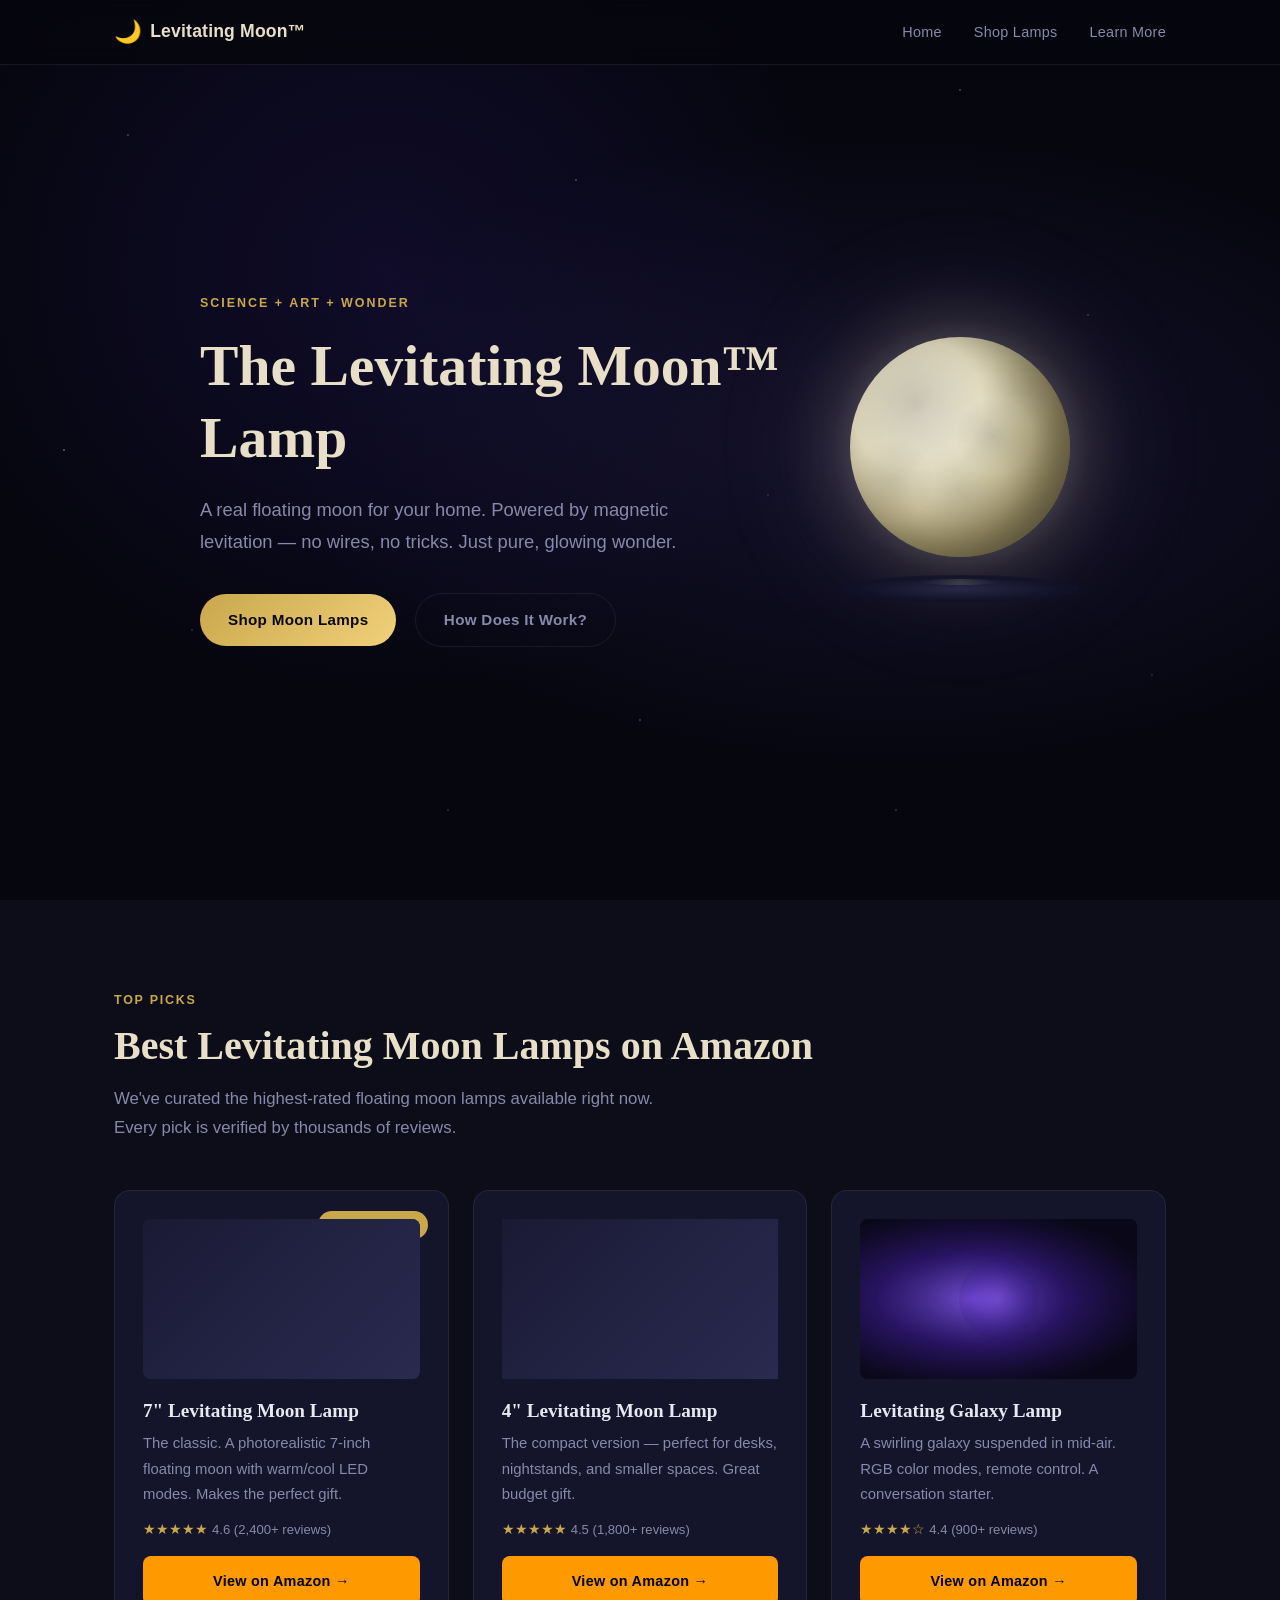
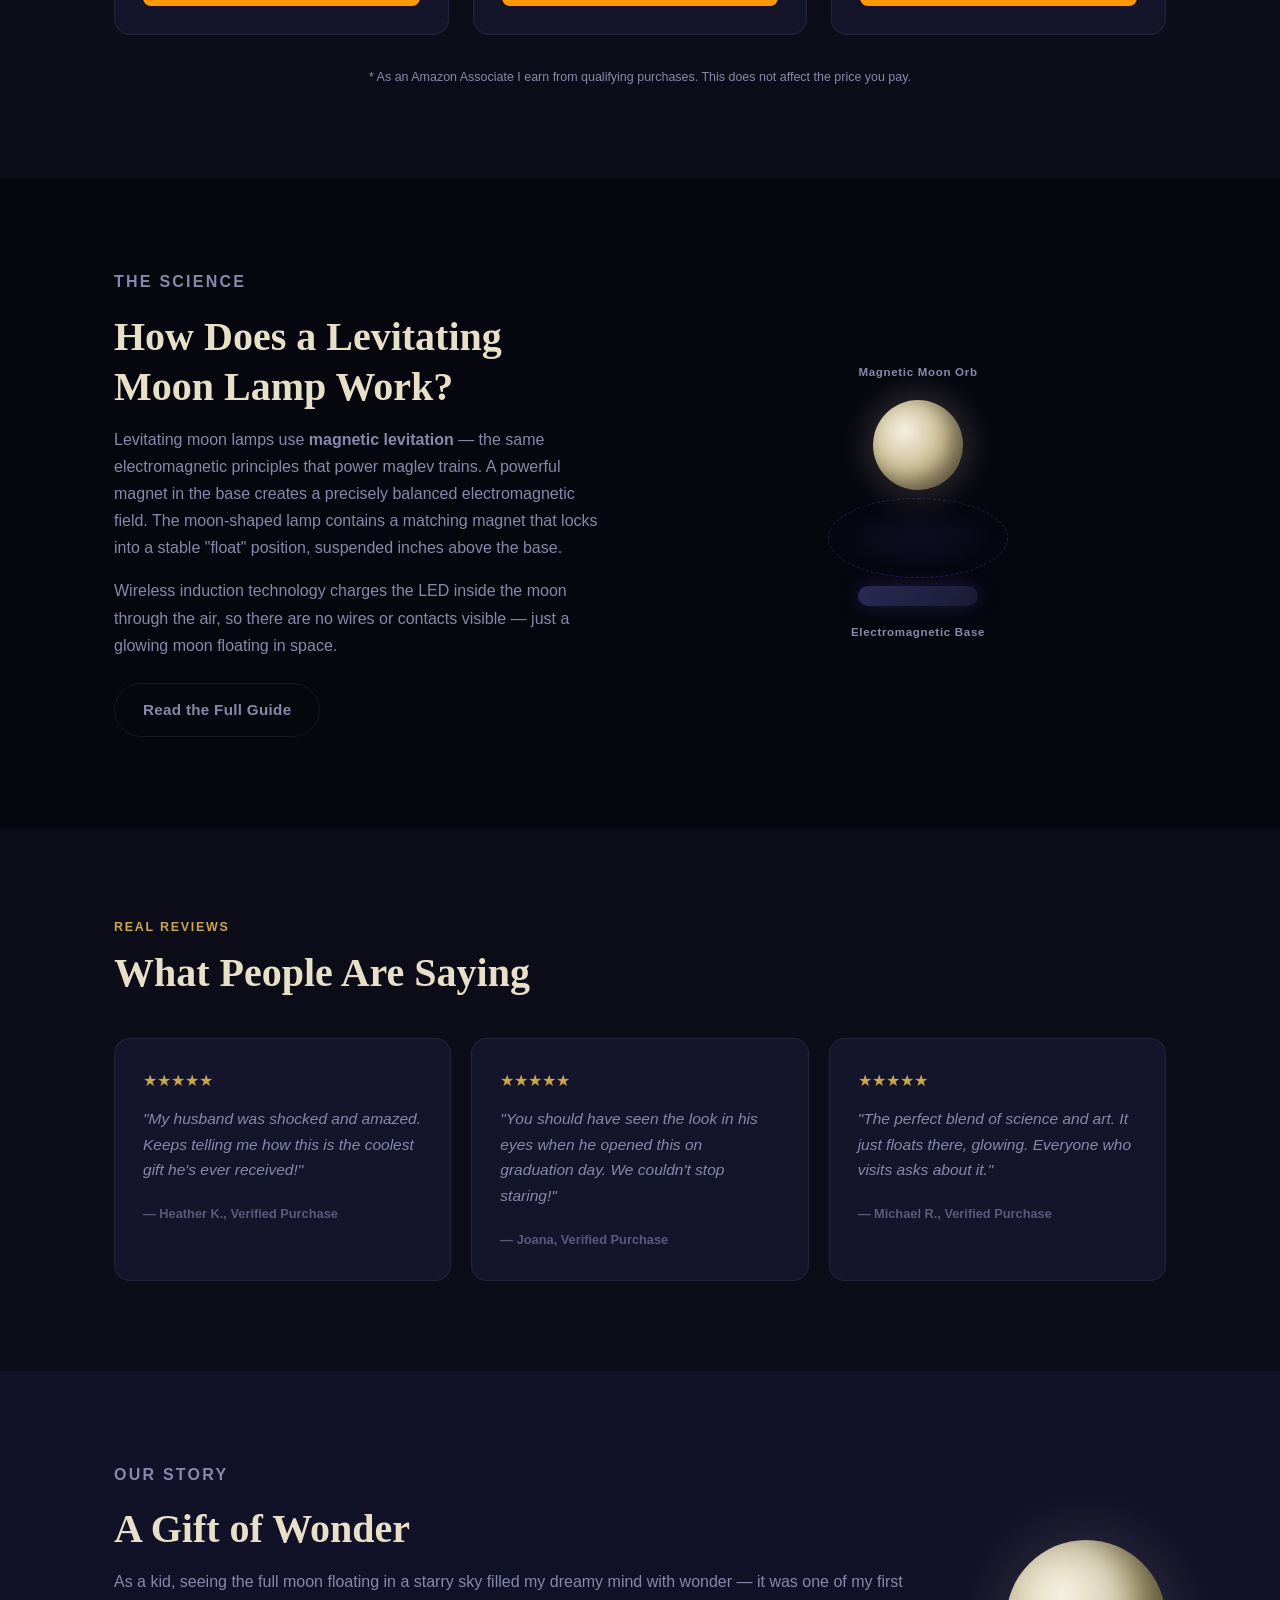
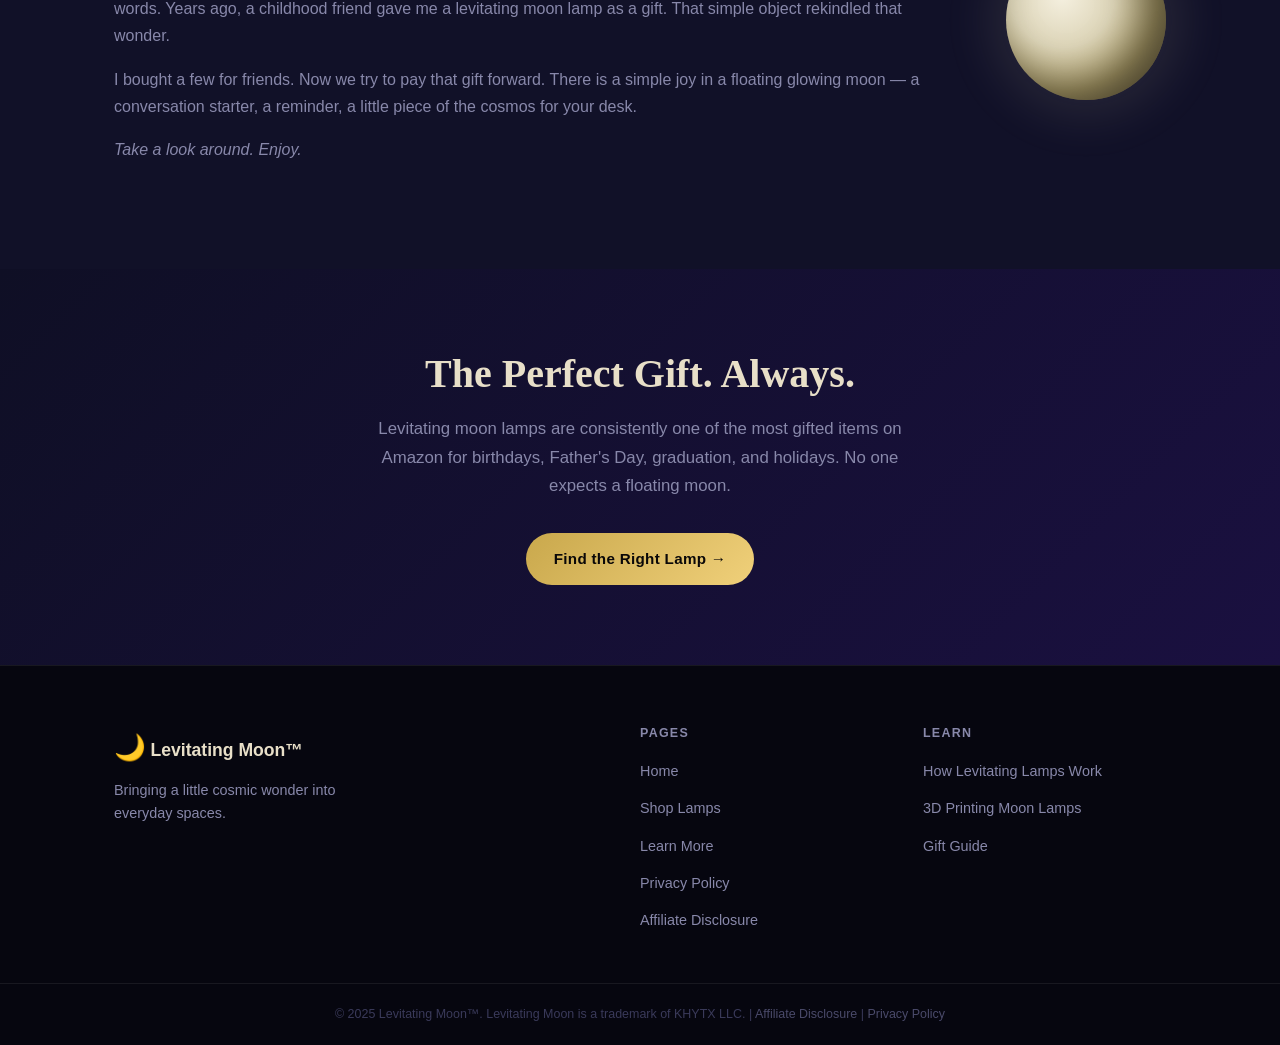
==== index.html @ 69dfb187 "Initial commit - levitatingmoon.com affiliate site" ====
<!DOCTYPE html>
<html lang="en">
<head>
  <meta charset="UTF-8" />
  <meta name="viewport" content="width=device-width, initial-scale=1.0" />
  <title>Levitating Moon™ Lamp – Floating Moon Lamps & Gifts</title>
  <meta name="description" content="Discover the magic of levitating moon lamps. Floating moon lamps that make the perfect gift – shop top-rated options on Amazon." />
  <meta name="keywords" content="levitating moon lamp, floating moon lamp, moon lamp, hover moon lamp, levitating lamp, magnetic moon lamp, moon light lamp, levitation lamp" />
  <meta property="og:title" content="Levitating Moon™ Lamp – Floating Moon Lamps & Gifts" />
  <meta property="og:description" content="Discover the magic of levitating moon lamps. The perfect gift that inspires wonder." />
  <meta property="og:image" content="https://levitatingmoon.com/og-image.jpg" />
  <meta property="og:url" content="https://levitatingmoon.com/" />
  <meta name="twitter:card" content="summary_large_image" />
  <link rel="canonical" href="https://levitatingmoon.com/" />
  <link rel="stylesheet" href="style.css" />
  <!-- Google AdSense -->
  <!-- Replace ca-pub-XXXXXXXXXXXXXXXX with your AdSense publisher ID -->
  <!-- <script async src="https://pagead2.googlesyndication.com/pagead/js/adsbygoogle.js?client=ca-pub-XXXXXXXXXXXXXXXX" crossorigin="anonymous"></script> -->
</head>
<body>

  <!-- NAV -->
  <header class="site-header">
    <nav class="nav-inner">
      <a href="/" class="logo">
        <span class="logo-icon">🌙</span>
        <span class="logo-text">Levitating Moon™</span>
      </a>
      <ul class="nav-links">
        <li><a href="/">Home</a></li>
        <li><a href="shop.html">Shop Lamps</a></li>
        <li><a href="blog.html">Learn More</a></li>
      </ul>
    </nav>
  </header>

  <!-- HERO -->
  <section class="hero">
    <div class="hero-bg"></div>
    <div class="hero-content">
      <p class="hero-tag">Science + Art + Wonder</p>
      <h1>The Levitating Moon™ Lamp</h1>
      <p class="hero-sub">A real floating moon for your home. Powered by magnetic levitation — no wires, no tricks. Just pure, glowing wonder.</p>
      <a href="shop.html" class="btn btn-primary">Shop Moon Lamps</a>
      <a href="blog.html" class="btn btn-ghost">How Does It Work?</a>
    </div>
    <div class="hero-moon">
      <div class="moon-orb">
        <div class="moon-surface"></div>
        <div class="moon-glow"></div>
      </div>
      <div class="moon-base"></div>
    </div>
  </section>

  <!-- AD SLOT 1 (top of content) -->
  <!-- <ins class="adsbygoogle" style="display:block" data-ad-client="ca-pub-XXXXXXXXXXXXXXXX" data-ad-slot="XXXXXXXXXX" data-ad-format="auto" data-full-width-responsive="true"></ins> -->

  <!-- FEATURED PRODUCTS -->
  <section class="section products-section">
    <div class="container">
      <p class="section-tag">Top Picks</p>
      <h2>Best Levitating Moon Lamps on Amazon</h2>
      <p class="section-sub">We've curated the highest-rated floating moon lamps available right now. Every pick is verified by thousands of reviews.</p>

      <div class="products-grid">

        <div class="product-card">
          <div class="product-badge">Best Seller</div>
          <div class="product-img moon-img-lg"></div>
          <div class="product-info">
            <h3>7" Levitating Moon Lamp</h3>
            <p>The classic. A photorealistic 7-inch floating moon with warm/cool LED modes. Makes the perfect gift.</p>
            <div class="product-stars">★★★★★ <span>4.6 (2,400+ reviews)</span></div>
            <!-- Replace YOUR_AMAZON_TAG with your Associates tracking ID e.g. levitatingmoon-20 -->
            <a href="https://www.amazon.com/s?k=7+inch+levitating+moon+lamp&tag=YOUR_AMAZON_TAG" target="_blank" rel="noopener sponsored" class="btn btn-amazon">View on Amazon →</a>
          </div>
        </div>

        <div class="product-card">
          <div class="product-img moon-img-sm"></div>
          <div class="product-info">
            <h3>4" Levitating Moon Lamp</h3>
            <p>The compact version — perfect for desks, nightstands, and smaller spaces. Great budget gift.</p>
            <div class="product-stars">★★★★★ <span>4.5 (1,800+ reviews)</span></div>
            <a href="https://www.amazon.com/s?k=4+inch+levitating+moon+lamp&tag=YOUR_AMAZON_TAG" target="_blank" rel="noopener sponsored" class="btn btn-amazon">View on Amazon →</a>
          </div>
        </div>

        <div class="product-card">
          <div class="product-img galaxy-img"></div>
          <div class="product-info">
            <h3>Levitating Galaxy Lamp</h3>
            <p>A swirling galaxy suspended in mid-air. RGB color modes, remote control. A conversation starter.</p>
            <div class="product-stars">★★★★☆ <span>4.4 (900+ reviews)</span></div>
            <a href="https://www.amazon.com/s?k=levitating+galaxy+lamp&tag=YOUR_AMAZON_TAG" target="_blank" rel="noopener sponsored" class="btn btn-amazon">View on Amazon →</a>
          </div>
        </div>

      </div>

      <p class="affiliate-notice">* As an Amazon Associate I earn from qualifying purchases. This does not affect the price you pay.</p>
    </div>
  </section>

  <!-- AD SLOT 2 (mid content) -->
  <!-- <ins class="adsbygoogle" style="display:block" data-ad-client="ca-pub-XXXXXXXXXXXXXXXX" data-ad-slot="XXXXXXXXXX" data-ad-format="auto" data-full-width-responsive="true"></ins> -->

  <!-- HOW IT WORKS -->
  <section class="section how-section">
    <div class="container how-grid">
      <div class="how-text">
        <p class="section-tag">The Science</p>
        <h2>How Does a Levitating Moon Lamp Work?</h2>
        <p>Levitating moon lamps use <strong>magnetic levitation</strong> — the same electromagnetic principles that power maglev trains. A powerful magnet in the base creates a precisely balanced electromagnetic field. The moon-shaped lamp contains a matching magnet that locks into a stable "float" position, suspended inches above the base.</p>
        <p>Wireless induction technology charges the LED inside the moon through the air, so there are no wires or contacts visible — just a glowing moon floating in space.</p>
        <a href="blog.html" class="btn btn-ghost">Read the Full Guide</a>
      </div>
      <div class="how-visual">
        <div class="how-diagram">
          <div class="diagram-moon"></div>
          <div class="diagram-field"></div>
          <div class="diagram-base"></div>
          <div class="diagram-label top">Magnetic Moon Orb</div>
          <div class="diagram-label bottom">Electromagnetic Base</div>
        </div>
      </div>
    </div>
  </section>

  <!-- TESTIMONIALS -->
  <section class="section testimonials-section">
    <div class="container">
      <p class="section-tag">Real Reviews</p>
      <h2>What People Are Saying</h2>
      <div class="testimonials-grid">
        <div class="testimonial-card">
          <div class="stars">★★★★★</div>
          <p>"My husband was shocked and amazed. Keeps telling me how this is the coolest gift he's ever received!"</p>
          <span class="reviewer">— Heather K., Verified Purchase</span>
        </div>
        <div class="testimonial-card">
          <div class="stars">★★★★★</div>
          <p>"You should have seen the look in his eyes when he opened this on graduation day. We couldn't stop staring!"</p>
          <span class="reviewer">— Joana, Verified Purchase</span>
        </div>
        <div class="testimonial-card">
          <div class="stars">★★★★★</div>
          <p>"The perfect blend of science and art. It just floats there, glowing. Everyone who visits asks about it."</p>
          <span class="reviewer">— Michael R., Verified Purchase</span>
        </div>
      </div>
    </div>
  </section>

  <!-- ABOUT SECTION -->
  <section class="section about-section">
    <div class="container about-inner">
      <div class="about-text">
        <p class="section-tag">Our Story</p>
        <h2>A Gift of Wonder</h2>
        <p>As a kid, seeing the full moon floating in a starry sky filled my dreamy mind with wonder — it was one of my first words. Years ago, a childhood friend gave me a levitating moon lamp as a gift. That simple object rekindled that wonder.</p>
        <p>I bought a few for friends. Now we try to pay that gift forward. There is a simple joy in a floating glowing moon — a conversation starter, a reminder, a little piece of the cosmos for your desk.</p>
        <p><em>Take a look around. Enjoy.</em></p>
      </div>
      <div class="about-moon-wrap">
        <div class="about-moon"></div>
      </div>
    </div>
  </section>

  <!-- GIFT GUIDE CTA -->
  <section class="section gift-section">
    <div class="container gift-inner">
      <h2>The Perfect Gift. Always.</h2>
      <p>Levitating moon lamps are consistently one of the most gifted items on Amazon for birthdays, Father's Day, graduation, and holidays. No one expects a floating moon.</p>
      <a href="shop.html" class="btn btn-primary">Find the Right Lamp →</a>
    </div>
  </section>

  <!-- FOOTER -->
  <footer class="site-footer">
    <div class="container footer-inner">
      <div class="footer-brand">
        <span class="logo-icon">🌙</span>
        <span class="logo-text">Levitating Moon™</span>
        <p>Bringing a little cosmic wonder into everyday spaces.</p>
      </div>
      <div class="footer-links">
        <h4>Pages</h4>
        <ul>
          <li><a href="/">Home</a></li>
          <li><a href="shop.html">Shop Lamps</a></li>
          <li><a href="blog.html">Learn More</a></li>
          <li><a href="privacy.html">Privacy Policy</a></li>
          <li><a href="affiliate-disclosure.html">Affiliate Disclosure</a></li>
        </ul>
      </div>
      <div class="footer-links">
        <h4>Learn</h4>
        <ul>
          <li><a href="blog.html">How Levitating Lamps Work</a></li>
          <li><a href="blog.html#3d-printing">3D Printing Moon Lamps</a></li>
          <li><a href="blog.html#gift-guide">Gift Guide</a></li>
        </ul>
      </div>
    </div>
    <div class="footer-bottom">
      <p>© 2025 Levitating Moon™. Levitating Moon is a trademark of KHYTX LLC. | <a href="affiliate-disclosure.html">Affiliate Disclosure</a> | <a href="privacy.html">Privacy Policy</a></p>
    </div>
  </footer>

</body>
</html>
---- style.css ----
/* ===== RESET & BASE ===== */
*, *::before, *::after { box-sizing: border-box; margin: 0; padding: 0; }

:root {
  --bg: #06060f;
  --bg2: #0d0d1a;
  --bg3: #111128;
  --surface: #14142b;
  --surface2: #1a1a35;
  --border: rgba(255,255,255,0.07);
  --moon: #e8dfc8;
  --moon-glow: #fffbe0;
  --gold: #c9a84c;
  --gold-light: #f0d07a;
  --text: #e8e8f0;
  --text-muted: #8888aa;
  --amazon: #ff9900;
  --amazon-hover: #e68a00;
  --accent: #7b6fff;
  --radius: 16px;
  --radius-sm: 8px;
  --shadow: 0 8px 40px rgba(0,0,0,0.6);
  --font: 'Georgia', 'Times New Roman', serif;
  --font-sans: -apple-system, BlinkMacSystemFont, 'Segoe UI', sans-serif;
}

html { scroll-behavior: smooth; }

body {
  background: var(--bg);
  color: var(--text);
  font-family: var(--font-sans);
  line-height: 1.7;
  overflow-x: hidden;
}

a { color: inherit; text-decoration: none; }

img { max-width: 100%; }

/* ===== CONTAINER ===== */
.container {
  max-width: 1100px;
  margin: 0 auto;
  padding: 0 24px;
}

/* ===== SECTION ===== */
.section {
  padding: 90px 0;
}

/* ===== HEADER / NAV ===== */
.site-header {
  position: fixed;
  top: 0; left: 0; right: 0;
  z-index: 100;
  background: rgba(6,6,15,0.85);
  backdrop-filter: blur(12px);
  border-bottom: 1px solid var(--border);
}

.nav-inner {
  max-width: 1100px;
  margin: 0 auto;
  padding: 0 24px;
  height: 64px;
  display: flex;
  align-items: center;
  justify-content: space-between;
}

.logo {
  display: flex;
  align-items: center;
  gap: 8px;
  font-size: 1.1rem;
  font-weight: 700;
  color: var(--moon);
  letter-spacing: 0.01em;
}

.logo-icon { font-size: 1.4rem; }

.nav-links {
  list-style: none;
  display: flex;
  gap: 32px;
}

.nav-links a {
  font-size: 0.9rem;
  color: var(--text-muted);
  transition: color 0.2s;
  letter-spacing: 0.02em;
}

.nav-links a:hover { color: var(--text); }

/* ===== BUTTONS ===== */
.btn {
  display: inline-block;
  padding: 13px 28px;
  border-radius: 50px;
  font-size: 0.95rem;
  font-weight: 600;
  cursor: pointer;
  transition: all 0.2s ease;
  letter-spacing: 0.02em;
}

.btn-primary {
  background: linear-gradient(135deg, var(--gold), var(--gold-light));
  color: #0a0808;
}

.btn-primary:hover {
  transform: translateY(-2px);
  box-shadow: 0 8px 24px rgba(201,168,76,0.35);
}

.btn-ghost {
  background: transparent;
  color: var(--text-muted);
  border: 1px solid var(--border);
}

.btn-ghost:hover {
  color: var(--text);
  border-color: rgba(255,255,255,0.25);
  background: rgba(255,255,255,0.04);
}

.btn-amazon {
  background: var(--amazon);
  color: #000;
  display: block;
  text-align: center;
  border-radius: var(--radius-sm);
  font-weight: 700;
  font-size: 0.9rem;
  margin-top: 14px;
}

.btn-amazon:hover {
  background: var(--amazon-hover);
  transform: translateY(-1px);
}

/* ===== SECTION LABELS ===== */
.section-tag {
  font-size: 0.78rem;
  font-weight: 700;
  letter-spacing: 0.14em;
  text-transform: uppercase;
  color: var(--gold);
  margin-bottom: 10px;
}

.section-sub {
  color: var(--text-muted);
  max-width: 560px;
  margin: 12px 0 40px;
  font-size: 1.05rem;
}

h1, h2, h3, h4 { font-family: var(--font); line-height: 1.25; }

h1 { font-size: clamp(2.2rem, 5vw, 3.6rem); color: var(--moon); }
h2 { font-size: clamp(1.7rem, 3.5vw, 2.5rem); color: var(--moon); margin-bottom: 14px; }
h3 { font-size: 1.2rem; color: var(--text); margin-bottom: 8px; }

/* ===== HERO ===== */
.hero {
  min-height: 100vh;
  display: flex;
  align-items: center;
  justify-content: center;
  position: relative;
  overflow: hidden;
  padding: 120px 24px 80px;
}

.hero-bg {
  position: absolute;
  inset: 0;
  background:
    radial-gradient(ellipse 80% 60% at 70% 50%, rgba(100,80,200,0.15) 0%, transparent 60%),
    radial-gradient(ellipse 60% 80% at 30% 30%, rgba(30,20,80,0.4) 0%, transparent 60%),
    var(--bg);
}

/* Stars */
.hero-bg::before {
  content: '';
  position: absolute;
  inset: 0;
  background-image:
    radial-gradient(1px 1px at 10% 15%, rgba(255,255,255,0.6) 0%, transparent 100%),
    radial-gradient(1px 1px at 25% 40%, rgba(255,255,255,0.4) 0%, transparent 100%),
    radial-gradient(1px 1px at 45% 20%, rgba(255,255,255,0.7) 0%, transparent 100%),
    radial-gradient(1px 1px at 60% 55%, rgba(255,255,255,0.3) 0%, transparent 100%),
    radial-gradient(1px 1px at 75% 10%, rgba(255,255,255,0.6) 0%, transparent 100%),
    radial-gradient(1px 1px at 85% 35%, rgba(255,255,255,0.5) 0%, transparent 100%),
    radial-gradient(1px 1px at 15% 70%, rgba(255,255,255,0.4) 0%, transparent 100%),
    radial-gradient(1px 1px at 90% 75%, rgba(255,255,255,0.3) 0%, transparent 100%),
    radial-gradient(1px 1px at 50% 80%, rgba(255,255,255,0.6) 0%, transparent 100%),
    radial-gradient(1px 1px at 35% 90%, rgba(255,255,255,0.4) 0%, transparent 100%),
    radial-gradient(1.5px 1.5px at 5% 50%, rgba(255,255,255,0.5) 0%, transparent 100%),
    radial-gradient(1px 1px at 70% 90%, rgba(255,255,255,0.5) 0%, transparent 100%);
}

.hero-content {
  position: relative;
  z-index: 2;
  max-width: 580px;
  flex: 1;
}

.hero-tag {
  font-size: 0.78rem;
  font-weight: 700;
  letter-spacing: 0.16em;
  text-transform: uppercase;
  color: var(--gold);
  margin-bottom: 16px;
}

.hero-sub {
  color: var(--text-muted);
  font-size: 1.15rem;
  margin: 20px 0 36px;
  line-height: 1.7;
  max-width: 480px;
}

.hero-content .btn + .btn { margin-left: 14px; }

.hero-moon {
  position: relative;
  z-index: 2;
  display: flex;
  flex-direction: column;
  align-items: center;
  gap: 0;
  flex-shrink: 0;
  margin-left: 60px;
}

/* CSS Moon Orb */
.moon-orb {
  width: 220px;
  height: 220px;
  border-radius: 50%;
  background: radial-gradient(circle at 35% 35%, #f5f0e0 0%, #ddd5b8 35%, #b8a870 65%, #8a7a50 100%);
  box-shadow:
    0 0 60px 20px rgba(232,223,200,0.15),
    0 0 120px 40px rgba(232,223,200,0.08),
    inset -30px -20px 50px rgba(0,0,0,0.5),
    inset 10px 10px 30px rgba(255,255,240,0.15);
  position: relative;
  animation: float 4s ease-in-out infinite;
}

.moon-surface {
  position: absolute;
  inset: 0;
  border-radius: 50%;
  background:
    radial-gradient(circle at 30% 30%, rgba(0,0,0,0.2) 0%, transparent 30%),
    radial-gradient(circle at 65% 45%, rgba(0,0,0,0.15) 0%, transparent 20%),
    radial-gradient(circle at 50% 70%, rgba(0,0,0,0.1) 0%, transparent 25%),
    radial-gradient(circle at 20% 65%, rgba(0,0,0,0.12) 0%, transparent 18%),
    radial-gradient(circle at 75% 25%, rgba(0,0,0,0.08) 0%, transparent 15%);
}

.moon-glow {
  position: absolute;
  inset: -20px;
  border-radius: 50%;
  background: radial-gradient(circle, rgba(255,251,224,0.12) 40%, transparent 70%);
  pointer-events: none;
}

.moon-base {
  width: 240px;
  height: 28px;
  background: radial-gradient(ellipse at center, #2a2a4a 0%, #111128 60%, transparent 90%);
  border-radius: 50%;
  margin-top: 18px;
  opacity: 0.9;
  position: relative;
}

.moon-base::before {
  content: '';
  position: absolute;
  top: 4px; left: 50%; transform: translateX(-50%);
  width: 80px; height: 6px;
  background: linear-gradient(90deg, transparent, rgba(255,255,200,0.15), transparent);
  border-radius: 50%;
}

@keyframes float {
  0%, 100% { transform: translateY(0px); }
  50% { transform: translateY(-18px); }
}

/* ===== PRODUCTS ===== */
.products-section {
  background: var(--bg2);
}

.products-section .section-sub { margin-bottom: 48px; }

.products-grid {
  display: grid;
  grid-template-columns: repeat(auto-fit, minmax(300px, 1fr));
  gap: 24px;
}

.product-card {
  background: var(--surface);
  border: 1px solid var(--border);
  border-radius: var(--radius);
  padding: 28px;
  position: relative;
  transition: transform 0.2s, box-shadow 0.2s;
}

.product-card:hover {
  transform: translateY(-4px);
  box-shadow: var(--shadow);
}

.product-badge {
  position: absolute;
  top: 20px; right: 20px;
  background: var(--gold);
  color: #0a0808;
  font-size: 0.72rem;
  font-weight: 800;
  letter-spacing: 0.08em;
  text-transform: uppercase;
  padding: 4px 10px;
  border-radius: 50px;
}

.product-img {
  width: 100%;
  height: 160px;
  border-radius: var(--radius-sm);
  margin-bottom: 20px;
}

.moon-img-lg {
  background:
    radial-gradient(circle at 40% 35%, #f0e8d0 0%, #c8ba90 40%, #8a7a50 80%, #2a2030 100%),
    linear-gradient(135deg, #1a1a35 0%, #2a2a50 100%);
  position: relative;
  display: flex;
  align-items: center;
  justify-content: center;
  overflow: hidden;
}

.moon-img-lg::after,
.moon-img-sm::after,
.galaxy-img::after {
  content: '';
  position: absolute;
  inset: 0;
  background: inherit;
}

.moon-img-lg {
  background: linear-gradient(135deg, #1a1a35, #2a2a50);
  position: relative;
}

.moon-img-lg::before {
  content: '';
  position: absolute;
  width: 90px; height: 90px;
  border-radius: 50%;
  background: radial-gradient(circle at 35% 35%, #f5f0e0 0%, #ddd5b8 40%, #a0905a 80%, #6a5a30 100%);
  box-shadow: 0 0 30px 10px rgba(232,223,200,0.2), inset -12px -8px 20px rgba(0,0,0,0.4);
  top: 50%; left: 50%; transform: translate(-50%, -50%);
  animation: float 4s ease-in-out infinite;
}

.moon-img-sm {
  background: linear-gradient(135deg, #1a1a35, #2a2a50);
  position: relative;
}

.moon-img-sm::before {
  content: '';
  position: absolute;
  width: 60px; height: 60px;
  border-radius: 50%;
  background: radial-gradient(circle at 35% 35%, #f5f0e0 0%, #ddd5b8 40%, #a0905a 80%, #6a5a30 100%);
  box-shadow: 0 0 20px 8px rgba(232,223,200,0.18), inset -8px -6px 15px rgba(0,0,0,0.4);
  top: 50%; left: 50%; transform: translate(-50%, -60%);
  animation: float 3.5s ease-in-out infinite;
}

.galaxy-img {
  background: radial-gradient(ellipse at 40% 50%, rgba(120,80,220,0.6) 0%, rgba(40,20,100,0.8) 40%, #0a0818 80%);
  position: relative;
  overflow: hidden;
}

.galaxy-img::before {
  content: '';
  position: absolute;
  width: 80px; height: 80px;
  border-radius: 50%;
  background: radial-gradient(ellipse at center, rgba(150,100,255,0.9) 0%, rgba(80,40,180,0.7) 50%, rgba(20,10,60,0.5) 100%);
  box-shadow: 0 0 30px 15px rgba(120,80,220,0.3);
  top: 50%; left: 50%; transform: translate(-50%, -50%);
  animation: float 4.5s ease-in-out infinite;
}

.product-info p {
  color: var(--text-muted);
  font-size: 0.93rem;
  margin-bottom: 10px;
}

.product-stars {
  color: var(--gold);
  font-size: 0.9rem;
  margin-bottom: 4px;
}

.product-stars span {
  color: var(--text-muted);
  font-size: 0.82rem;
}

.affiliate-notice {
  color: var(--text-muted);
  font-size: 0.78rem;
  margin-top: 32px;
  text-align: center;
}

/* ===== HOW IT WORKS ===== */
.how-section { background: var(--bg); }

.how-grid {
  display: grid;
  grid-template-columns: 1fr 1fr;
  gap: 60px;
  align-items: center;
}

.how-text p {
  color: var(--text-muted);
  margin-bottom: 16px;
  font-size: 1rem;
}

.how-text .btn { margin-top: 8px; }

.how-visual {
  display: flex;
  justify-content: center;
}

.how-diagram {
  position: relative;
  width: 220px;
  height: 280px;
  display: flex;
  flex-direction: column;
  align-items: center;
  justify-content: center;
}

.diagram-moon {
  width: 90px; height: 90px;
  border-radius: 50%;
  background: radial-gradient(circle at 35% 35%, #f5f0e0 0%, #c8ba90 50%, #8a7a50 100%);
  box-shadow: 0 0 30px 10px rgba(232,223,200,0.15), inset -10px -8px 20px rgba(0,0,0,0.4);
  animation: float 4s ease-in-out infinite;
  z-index: 2;
}

.diagram-field {
  width: 180px; height: 80px;
  background: radial-gradient(ellipse at center, rgba(123,111,255,0.08) 0%, transparent 70%);
  border: 1px dashed rgba(123,111,255,0.25);
  border-radius: 50%;
  margin: 8px 0;
  z-index: 1;
}

.diagram-base {
  width: 120px; height: 20px;
  background: linear-gradient(135deg, #2a2a55, #1a1a35);
  border-radius: 50px;
  box-shadow: 0 0 20px rgba(123,111,255,0.2);
  z-index: 2;
}

.diagram-label {
  position: absolute;
  font-size: 0.72rem;
  color: var(--text-muted);
  letter-spacing: 0.06em;
  font-weight: 600;
  white-space: nowrap;
  left: 50%; transform: translateX(-50%);
}

.diagram-label.top { top: 0; }
.diagram-label.bottom { bottom: 0; }

/* ===== TESTIMONIALS ===== */
.testimonials-section { background: var(--bg2); }

.testimonials-grid {
  display: grid;
  grid-template-columns: repeat(auto-fit, minmax(280px, 1fr));
  gap: 20px;
  margin-top: 40px;
}

.testimonial-card {
  background: var(--surface);
  border: 1px solid var(--border);
  border-radius: var(--radius);
  padding: 28px;
}

.testimonial-card .stars {
  color: var(--gold);
  font-size: 1rem;
  margin-bottom: 12px;
}

.testimonial-card p {
  color: var(--text-muted);
  font-size: 0.97rem;
  font-style: italic;
  margin-bottom: 16px;
  line-height: 1.65;
}

.reviewer {
  font-size: 0.8rem;
  color: #5a5a7a;
  font-weight: 600;
}

/* ===== ABOUT ===== */
.about-section { background: var(--bg3); }

.about-inner {
  display: grid;
  grid-template-columns: 1fr auto;
  gap: 60px;
  align-items: center;
}

.about-text p {
  color: var(--text-muted);
  margin-bottom: 16px;
  font-size: 1rem;
}

.about-moon-wrap {
  display: flex;
  align-items: center;
  justify-content: center;
}

.about-moon {
  width: 160px; height: 160px;
  border-radius: 50%;
  background: radial-gradient(circle at 35% 35%, #f5f0e0 0%, #ddd5b8 35%, #b8a870 65%, #8a7a50 100%);
  box-shadow:
    0 0 50px 16px rgba(232,223,200,0.1),
    inset -20px -14px 40px rgba(0,0,0,0.5);
  animation: float 5s ease-in-out infinite;
}

/* ===== GIFT SECTION ===== */
.gift-section {
  background: linear-gradient(135deg, #0f0f25, #1a1040);
  text-align: center;
  padding: 80px 24px;
}

.gift-inner {
  max-width: 600px;
  margin: 0 auto;
}

.gift-inner p {
  color: var(--text-muted);
  font-size: 1.05rem;
  margin: 16px 0 32px;
}

/* ===== FOOTER ===== */
.site-footer {
  background: var(--bg);
  border-top: 1px solid var(--border);
  padding-top: 60px;
}

.footer-inner {
  display: grid;
  grid-template-columns: 2fr 1fr 1fr;
  gap: 40px;
  padding-bottom: 40px;
}

.footer-brand .logo-icon { font-size: 1.6rem; }
.footer-brand .logo-text { font-size: 1.1rem; font-weight: 700; color: var(--moon); }

.footer-brand p {
  color: var(--text-muted);
  font-size: 0.9rem;
  margin-top: 10px;
  max-width: 260px;
  line-height: 1.6;
}

.footer-links h4 {
  font-family: var(--font-sans);
  font-size: 0.78rem;
  font-weight: 700;
  letter-spacing: 0.1em;
  text-transform: uppercase;
  color: var(--text-muted);
  margin-bottom: 16px;
}

.footer-links ul { list-style: none; }
.footer-links li { margin-bottom: 10px; }
.footer-links a { color: var(--text-muted); font-size: 0.9rem; transition: color 0.2s; }
.footer-links a:hover { color: var(--text); }

.footer-bottom {
  border-top: 1px solid var(--border);
  padding: 20px 24px;
  text-align: center;
}

.footer-bottom p {
  color: #3a3a5a;
  font-size: 0.78rem;
}

.footer-bottom a { color: #4a4a6a; }
.footer-bottom a:hover { color: var(--text-muted); }

/* ===== RESPONSIVE ===== */
@media (max-width: 900px) {
  .hero { flex-direction: column; text-align: center; gap: 50px; }
  .hero-moon { margin-left: 0; }
  .hero-sub { max-width: 100%; }
  .how-grid { grid-template-columns: 1fr; }
  .how-visual { display: none; }
  .about-inner { grid-template-columns: 1fr; }
  .about-moon-wrap { display: none; }
  .footer-inner { grid-template-columns: 1fr 1fr; }
  .footer-brand { grid-column: 1 / -1; }
}

@media (max-width: 600px) {
  .nav-links { display: none; }
  .hero { padding: 100px 24px 60px; }
  .hero-content .btn + .btn { margin-left: 0; margin-top: 12px; display: block; text-align: center; }
  .moon-orb { width: 160px; height: 160px; }
  .moon-base { width: 180px; }
  .section { padding: 60px 0; }
  .footer-inner { grid-template-columns: 1fr; }
}
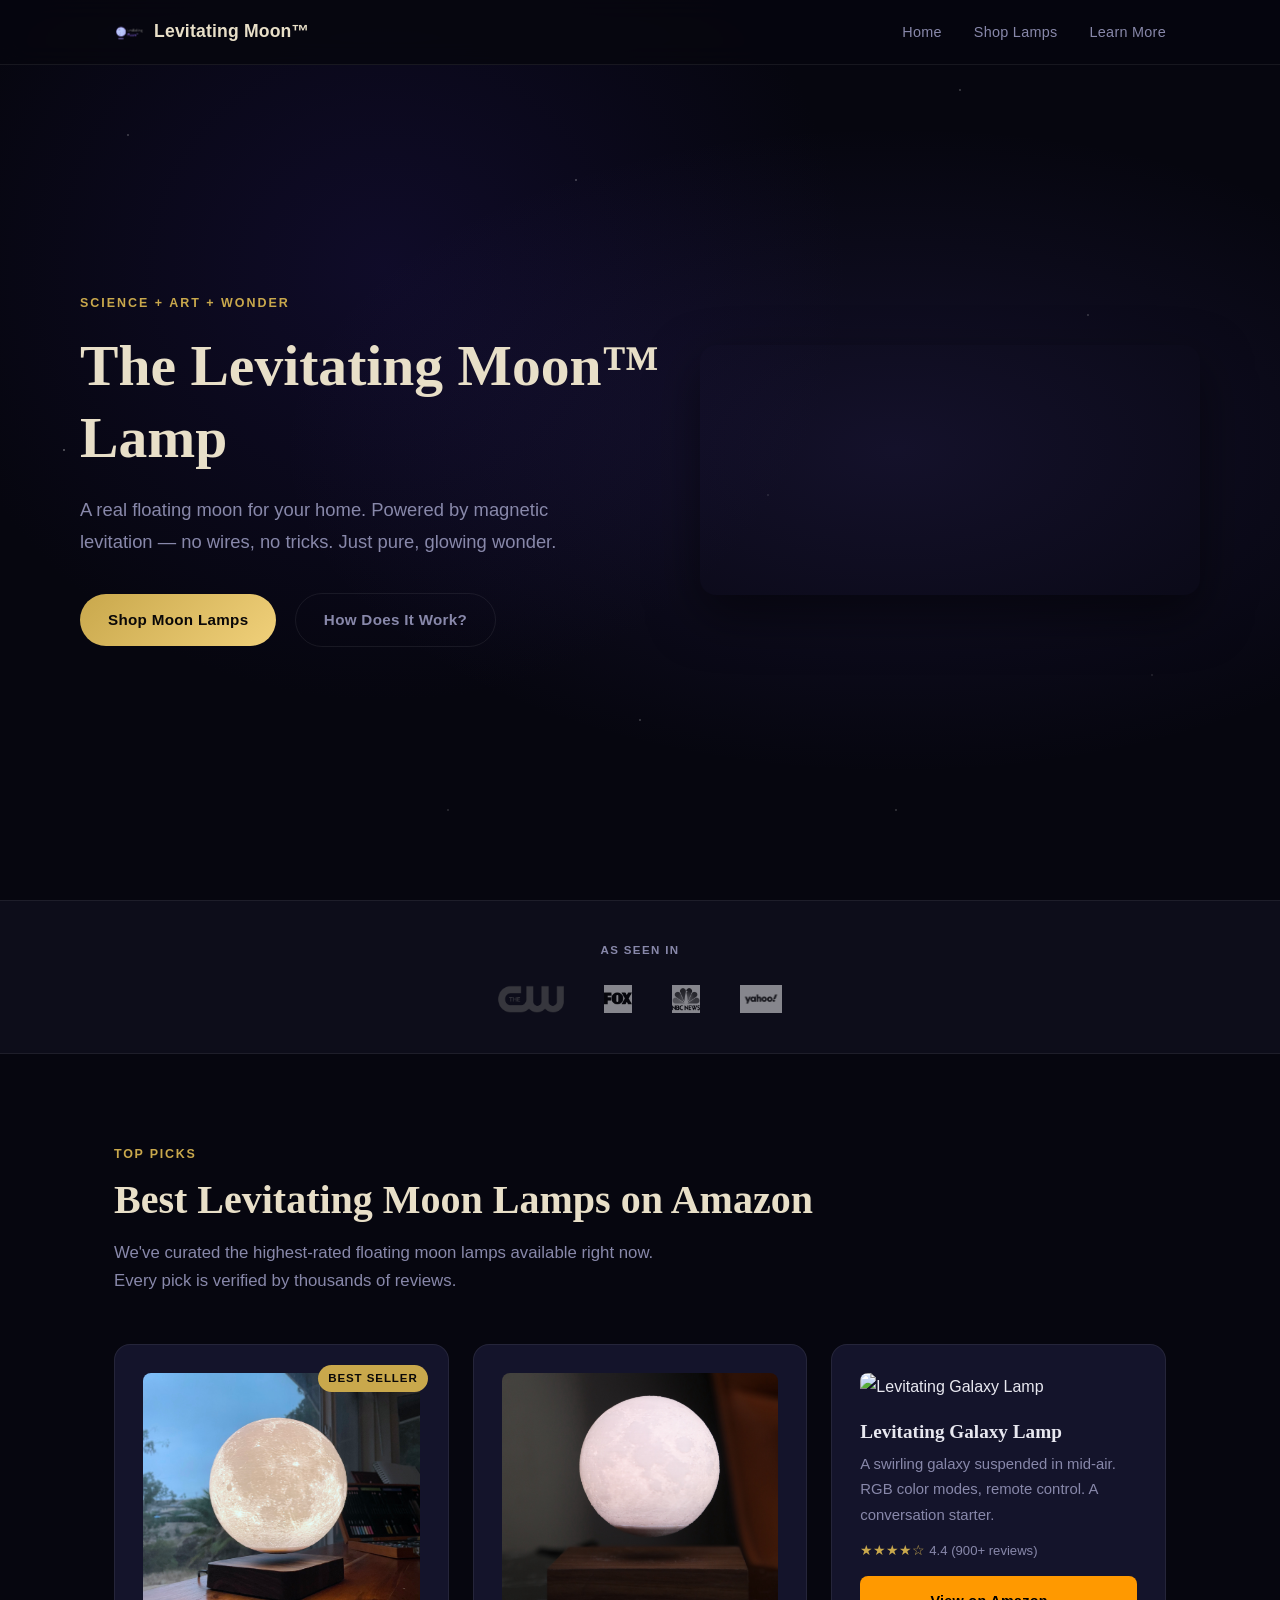
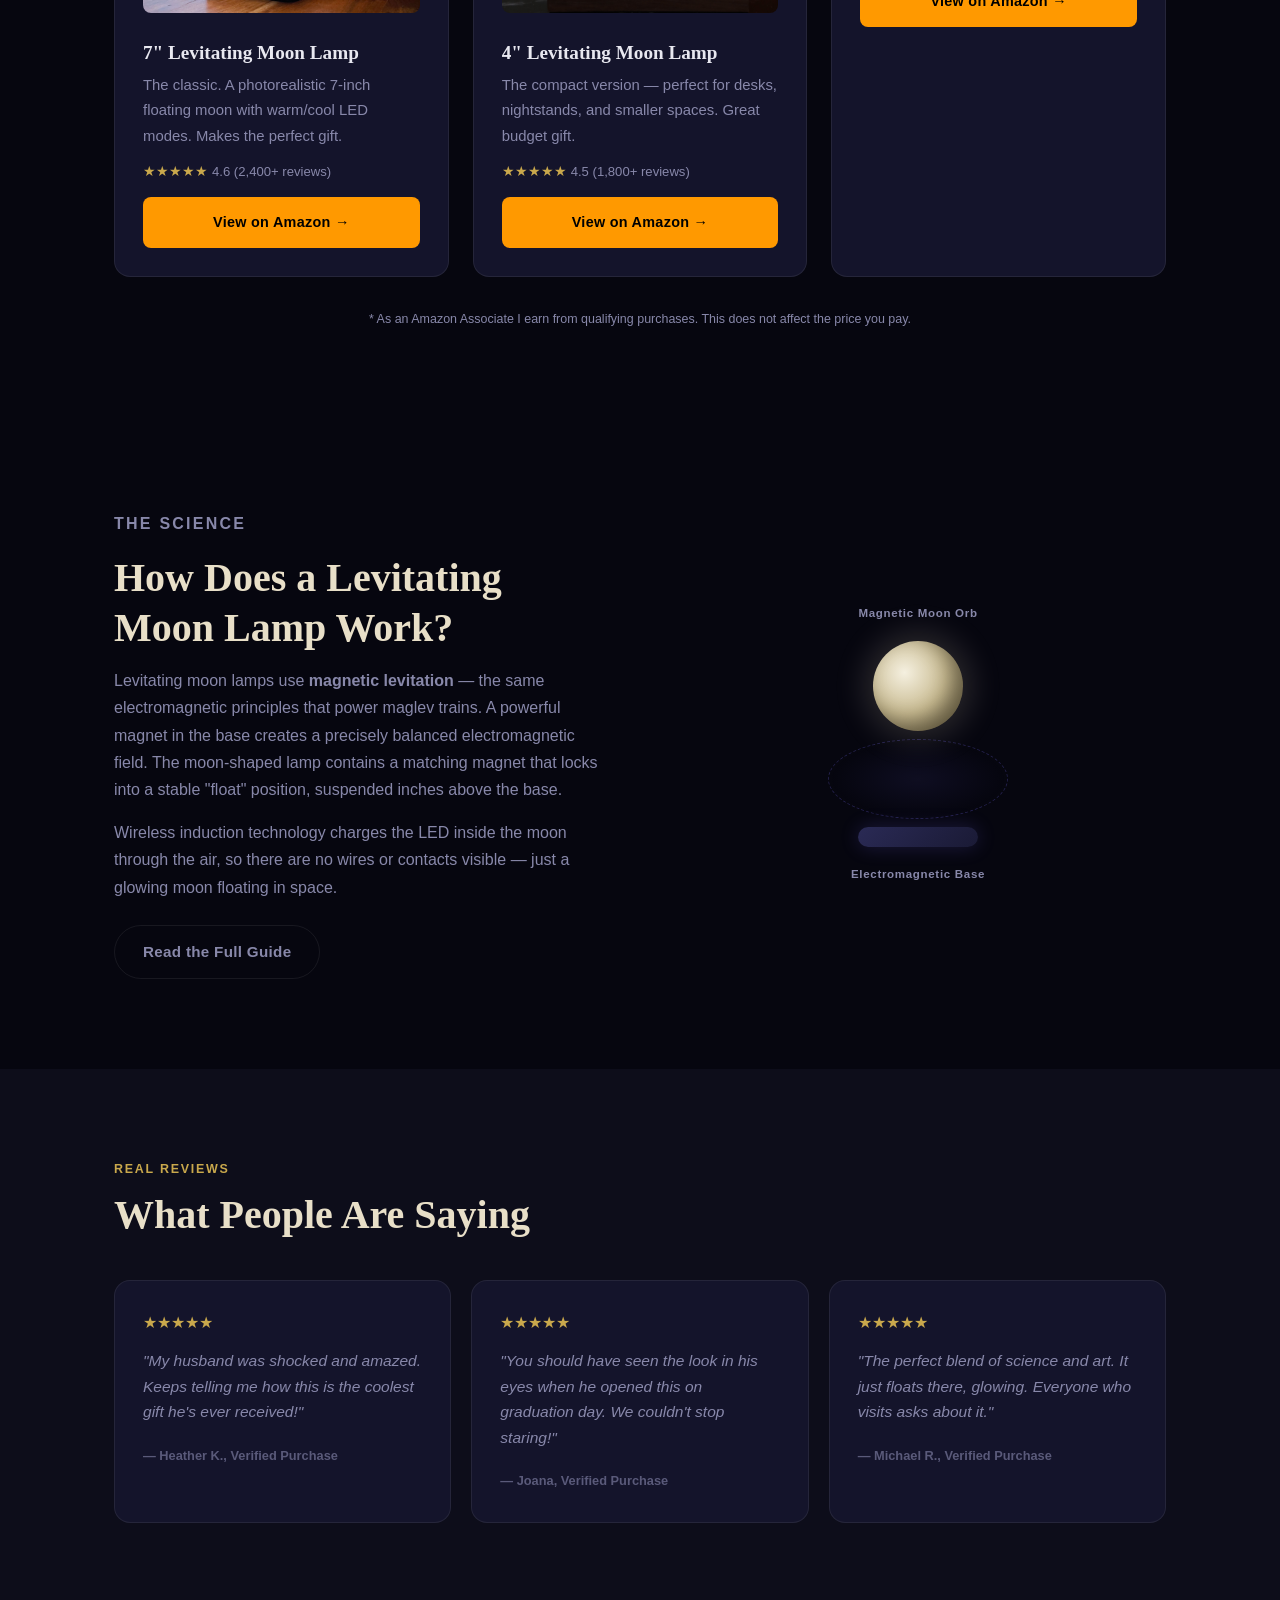
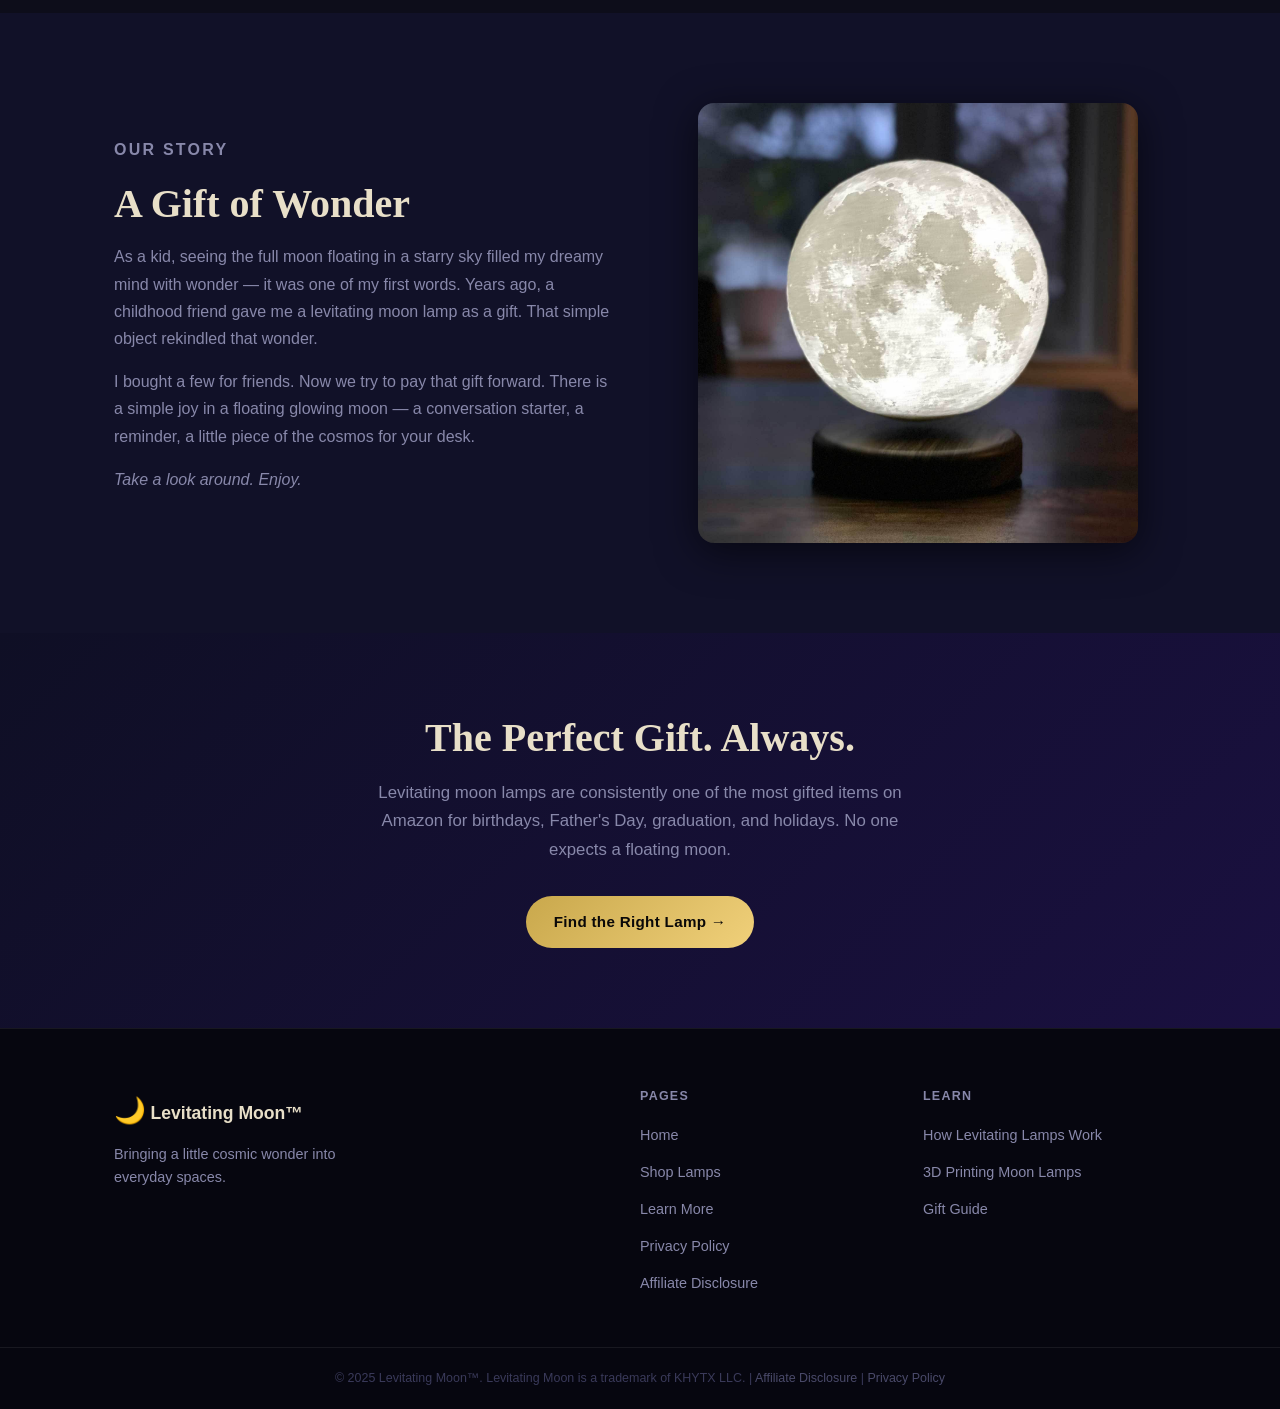
==== commit cac14c8d: "Update site with real media assets, official branding, and enhanced content" ====
--- a/index.html
+++ b/index.html
@@ -12,6 +12,7 @@
   <meta property="og:url" content="https://levitatingmoon.com/" />
   <meta name="twitter:card" content="summary_large_image" />
   <link rel="canonical" href="https://levitatingmoon.com/" />
+  <link rel="icon" type="image/png" href="assets/favicon.png" />
   <link rel="stylesheet" href="style.css" />
   <!-- Google AdSense -->
   <!-- Replace ca-pub-XXXXXXXXXXXXXXXX with your AdSense publisher ID -->
@@ -23,7 +24,7 @@
   <header class="site-header">
     <nav class="nav-inner">
       <a href="/" class="logo">
-        <span class="logo-icon">🌙</span>
+        <img src="assets/logo.png" alt="Levitating Moon Logo" class="logo-img" style="height: 32px; width: auto;">
         <span class="logo-text">Levitating Moon™</span>
       </a>
       <ul class="nav-links">
@@ -44,12 +45,24 @@
       <a href="shop.html" class="btn btn-primary">Shop Moon Lamps</a>
       <a href="blog.html" class="btn btn-ghost">How Does It Work?</a>
     </div>
-    <div class="hero-moon">
-      <div class="moon-orb">
-        <div class="moon-surface"></div>
-        <div class="moon-glow"></div>
-      </div>
-      <div class="moon-base"></div>
+    <div class="hero-video-wrap">
+      <video autoplay muted loop playsinline class="hero-video">
+        <source src="assets/hero-video.mp4" type="video/mp4">
+        Your browser does not support the video tag.
+      </video>
+    </div>
+  </section>
+
+  <!-- AS SEEN ON -->
+  <section class="as-seen-on">
+    <div class="container">
+      <p class="as-seen-text">As Seen In</p>
+      <div class="as-seen-logos">
+        <img src="assets/as-seen-in/cw.avif" alt="CW Logo">
+        <img src="assets/as-seen-in/fox.avif" alt="Fox Logo">
+        <img src="assets/as-seen-in/nbc.avif" alt="NBC Logo">
+        <img src="assets/as-seen-in/yahoo.avif" alt="Yahoo Logo">
+      </div>
     </div>
   </section>
 
@@ -67,33 +80,33 @@
 
         <div class="product-card">
           <div class="product-badge">Best Seller</div>
-          <div class="product-img moon-img-lg"></div>
+          <img src="assets/18cm-hero.jpg" alt="7 inch Levitating Moon Lamp" class="product-img-real">
           <div class="product-info">
             <h3>7" Levitating Moon Lamp</h3>
             <p>The classic. A photorealistic 7-inch floating moon with warm/cool LED modes. Makes the perfect gift.</p>
             <div class="product-stars">★★★★★ <span>4.6 (2,400+ reviews)</span></div>
             <!-- Replace YOUR_AMAZON_TAG with your Associates tracking ID e.g. levitatingmoon-20 -->
-            <a href="https://www.amazon.com/s?k=7+inch+levitating+moon+lamp&tag=YOUR_AMAZON_TAG" target="_blank" rel="noopener sponsored" class="btn btn-amazon">View on Amazon →</a>
+            <a href="https://www.amazon.com/s?k=7+inch+levitating+moon+lamp&tag=levitatingm07-20" target="_blank" rel="noopener sponsored" class="btn btn-amazon">View on Amazon →</a>
           </div>
         </div>
 
         <div class="product-card">
-          <div class="product-img moon-img-sm"></div>
+          <img src="assets/8.5cm-hero.jpg" alt="4 inch Levitating Moon Lamp" class="product-img-real">
           <div class="product-info">
             <h3>4" Levitating Moon Lamp</h3>
             <p>The compact version — perfect for desks, nightstands, and smaller spaces. Great budget gift.</p>
             <div class="product-stars">★★★★★ <span>4.5 (1,800+ reviews)</span></div>
-            <a href="https://www.amazon.com/s?k=4+inch+levitating+moon+lamp&tag=YOUR_AMAZON_TAG" target="_blank" rel="noopener sponsored" class="btn btn-amazon">View on Amazon →</a>
+            <a href="https://www.amazon.com/s?k=4+inch+levitating+moon+lamp&tag=levitatingm07-20" target="_blank" rel="noopener sponsored" class="btn btn-amazon">View on Amazon →</a>
           </div>
         </div>
 
         <div class="product-card">
-          <div class="product-img galaxy-img"></div>
+          <img src="assets/galaxy-hero.jpg" alt="Levitating Galaxy Lamp" class="product-img-real">
           <div class="product-info">
             <h3>Levitating Galaxy Lamp</h3>
             <p>A swirling galaxy suspended in mid-air. RGB color modes, remote control. A conversation starter.</p>
             <div class="product-stars">★★★★☆ <span>4.4 (900+ reviews)</span></div>
-            <a href="https://www.amazon.com/s?k=levitating+galaxy+lamp&tag=YOUR_AMAZON_TAG" target="_blank" rel="noopener sponsored" class="btn btn-amazon">View on Amazon →</a>
+            <a href="https://www.amazon.com/s?k=levitating+galaxy+lamp&tag=levitatingm07-20" target="_blank" rel="noopener sponsored" class="btn btn-amazon">View on Amazon →</a>
           </div>
         </div>
 
@@ -163,8 +176,8 @@
         <p>I bought a few for friends. Now we try to pay that gift forward. There is a simple joy in a floating glowing moon — a conversation starter, a reminder, a little piece of the cosmos for your desk.</p>
         <p><em>Take a look around. Enjoy.</em></p>
       </div>
-      <div class="about-moon-wrap">
-        <div class="about-moon"></div>
+      <div class="about-image-wrap">
+        <img src="assets/story-image.jpg" alt="Levitating Moon on Desk" class="about-image">
       </div>
     </div>
   </section>
--- a/style.css
+++ b/style.css
@@ -236,79 +236,65 @@
 
 .hero-content .btn + .btn { margin-left: 14px; }
 
-.hero-moon {
+.hero-video-wrap {
   position: relative;
   z-index: 2;
-  display: flex;
-  flex-direction: column;
-  align-items: center;
-  gap: 0;
-  flex-shrink: 0;
-  margin-left: 60px;
-}
-
-/* CSS Moon Orb */
-.moon-orb {
-  width: 220px;
-  height: 220px;
-  border-radius: 50%;
-  background: radial-gradient(circle at 35% 35%, #f5f0e0 0%, #ddd5b8 35%, #b8a870 65%, #8a7a50 100%);
-  box-shadow:
-    0 0 60px 20px rgba(232,223,200,0.15),
-    0 0 120px 40px rgba(232,223,200,0.08),
-    inset -30px -20px 50px rgba(0,0,0,0.5),
-    inset 10px 10px 30px rgba(255,255,240,0.15);
-  position: relative;
-  animation: float 4s ease-in-out infinite;
-}
-
-.moon-surface {
-  position: absolute;
-  inset: 0;
-  border-radius: 50%;
-  background:
-    radial-gradient(circle at 30% 30%, rgba(0,0,0,0.2) 0%, transparent 30%),
-    radial-gradient(circle at 65% 45%, rgba(0,0,0,0.15) 0%, transparent 20%),
-    radial-gradient(circle at 50% 70%, rgba(0,0,0,0.1) 0%, transparent 25%),
-    radial-gradient(circle at 20% 65%, rgba(0,0,0,0.12) 0%, transparent 18%),
-    radial-gradient(circle at 75% 25%, rgba(0,0,0,0.08) 0%, transparent 15%);
-}
-
-.moon-glow {
-  position: absolute;
-  inset: -20px;
-  border-radius: 50%;
-  background: radial-gradient(circle, rgba(255,251,224,0.12) 40%, transparent 70%);
-  pointer-events: none;
-}
-
-.moon-base {
-  width: 240px;
+  flex: 1;
+  max-width: 500px;
+  margin-left: 40px;
+  border-radius: var(--radius);
+  overflow: hidden;
+  box-shadow: 0 20px 50px rgba(0,0,0,0.5);
+}
+
+.hero-video {
+  width: 100%;
+  height: auto;
+  display: block;
+}
+
+/* ===== AS SEEN ON ===== */
+.as-seen-on {
+  padding: 40px 0;
+  background: var(--bg2);
+  border-top: 1px solid var(--border);
+  border-bottom: 1px solid var(--border);
+  text-align: center;
+}
+
+.as-seen-text {
+  font-size: 0.72rem;
+  font-weight: 700;
+  letter-spacing: 0.12em;
+  text-transform: uppercase;
+  color: var(--text-muted);
+  margin-bottom: 24px;
+}
+
+.as-seen-logos {
+  display: flex;
+  align-items: center;
+  justify-content: center;
+  gap: 40px;
+  flex-wrap: wrap;
+}
+
+.as-seen-logos img {
   height: 28px;
-  background: radial-gradient(ellipse at center, #2a2a4a 0%, #111128 60%, transparent 90%);
-  border-radius: 50%;
-  margin-top: 18px;
+  width: auto;
+  opacity: 0.5;
+  filter: grayscale(1);
+  transition: opacity 0.3s, filter 0.3s;
+}
+
+.as-seen-logos img:hover {
   opacity: 0.9;
-  position: relative;
-}
-
-.moon-base::before {
-  content: '';
-  position: absolute;
-  top: 4px; left: 50%; transform: translateX(-50%);
-  width: 80px; height: 6px;
-  background: linear-gradient(90deg, transparent, rgba(255,255,200,0.15), transparent);
-  border-radius: 50%;
-}
-
-@keyframes float {
-  0%, 100% { transform: translateY(0px); }
-  50% { transform: translateY(-18px); }
+  filter: grayscale(0);
 }
 
 /* ===== PRODUCTS ===== */
 .products-section {
-  background: var(--bg2);
+  background: var(--bg);
 }
 
 .products-section .section-sub { margin-bottom: 48px; }
@@ -344,6 +330,15 @@
   text-transform: uppercase;
   padding: 4px 10px;
   border-radius: 50px;
+  z-index: 5;
+}
+
+.product-img-real {
+  width: 100%;
+  height: 240px;
+  object-fit: cover;
+  border-radius: var(--radius-sm);
+  margin-bottom: 20px;
 }
 
 .product-img {
@@ -560,7 +555,7 @@
 
 .about-inner {
   display: grid;
-  grid-template-columns: 1fr auto;
+  grid-template-columns: 1fr 1fr;
   gap: 60px;
   align-items: center;
 }
@@ -571,20 +566,18 @@
   font-size: 1rem;
 }
 
-.about-moon-wrap {
+.about-image-wrap {
   display: flex;
   align-items: center;
   justify-content: center;
 }
 
-.about-moon {
-  width: 160px; height: 160px;
-  border-radius: 50%;
-  background: radial-gradient(circle at 35% 35%, #f5f0e0 0%, #ddd5b8 35%, #b8a870 65%, #8a7a50 100%);
-  box-shadow:
-    0 0 50px 16px rgba(232,223,200,0.1),
-    inset -20px -14px 40px rgba(0,0,0,0.5);
-  animation: float 5s ease-in-out infinite;
+.about-image {
+  width: 100%;
+  max-width: 440px;
+  height: auto;
+  border-radius: var(--radius);
+  box-shadow: var(--shadow);
 }
 
 /* ===== GIFT SECTION ===== */
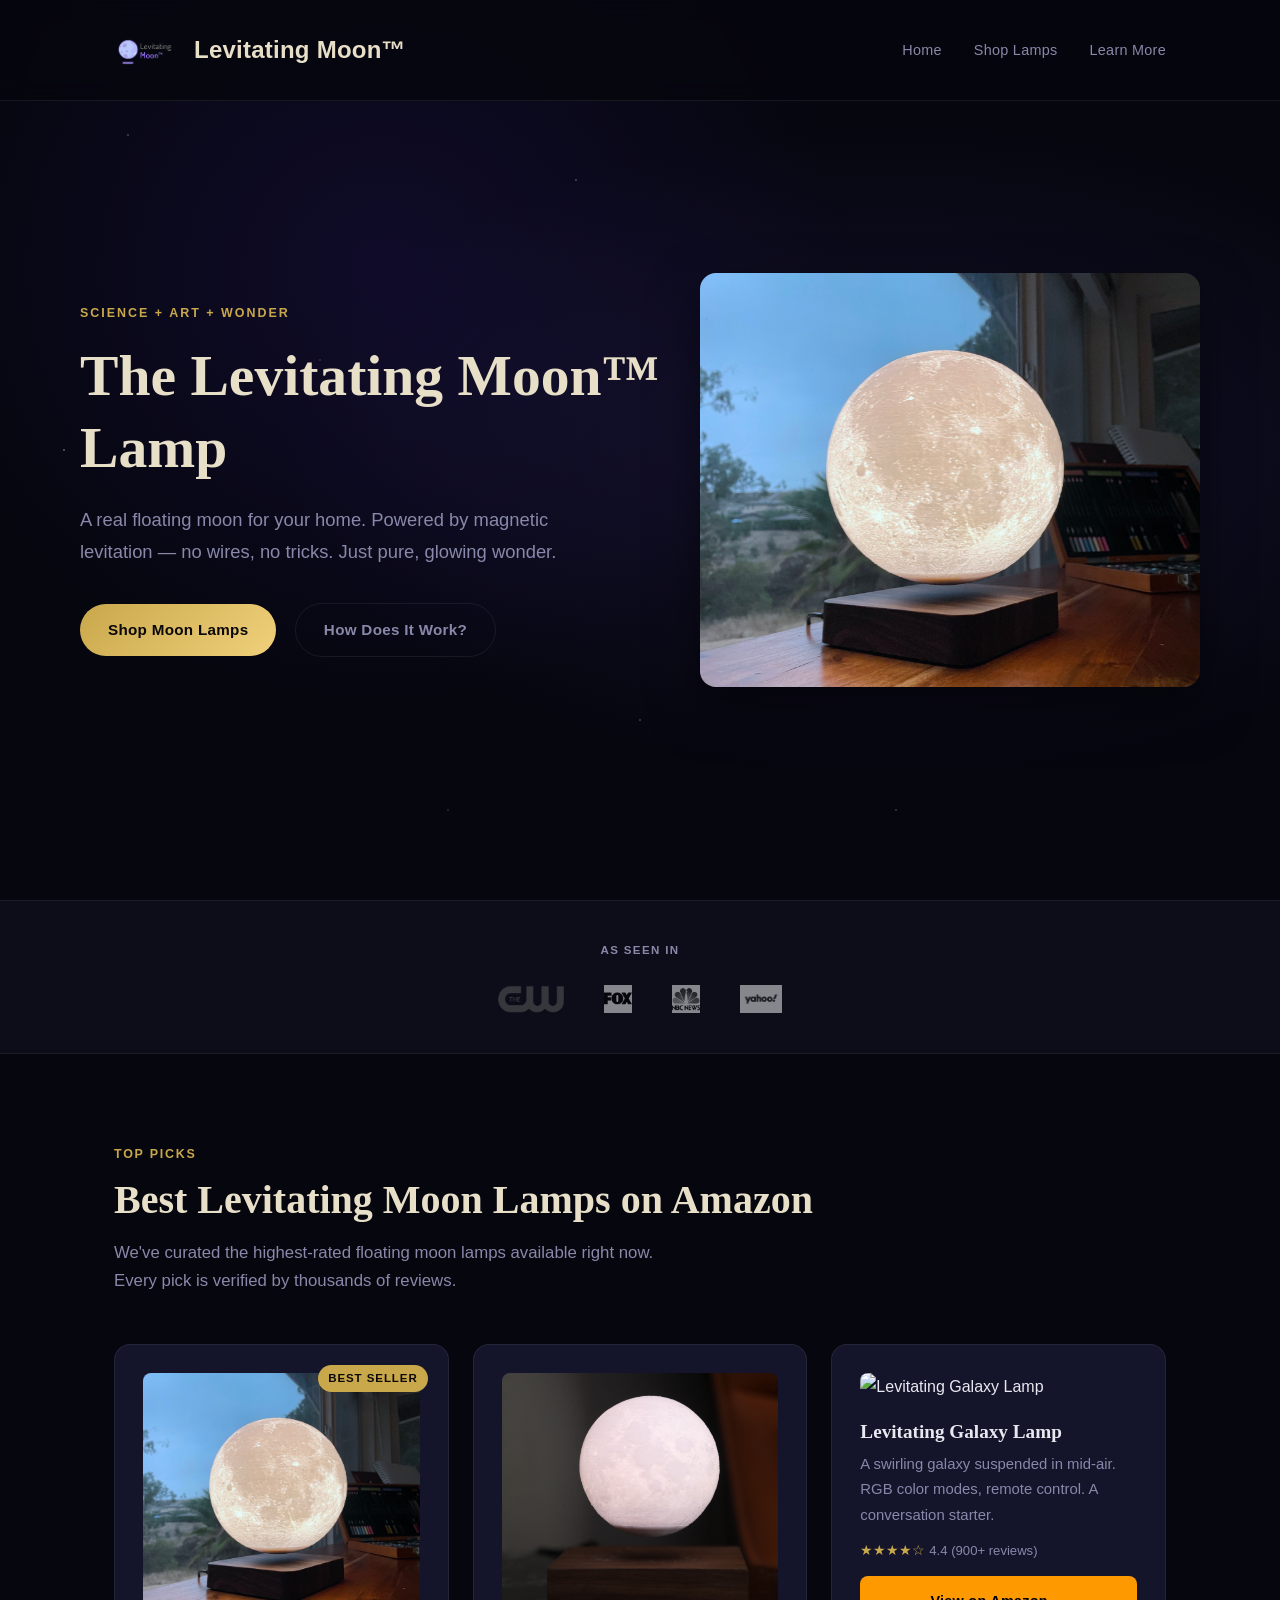
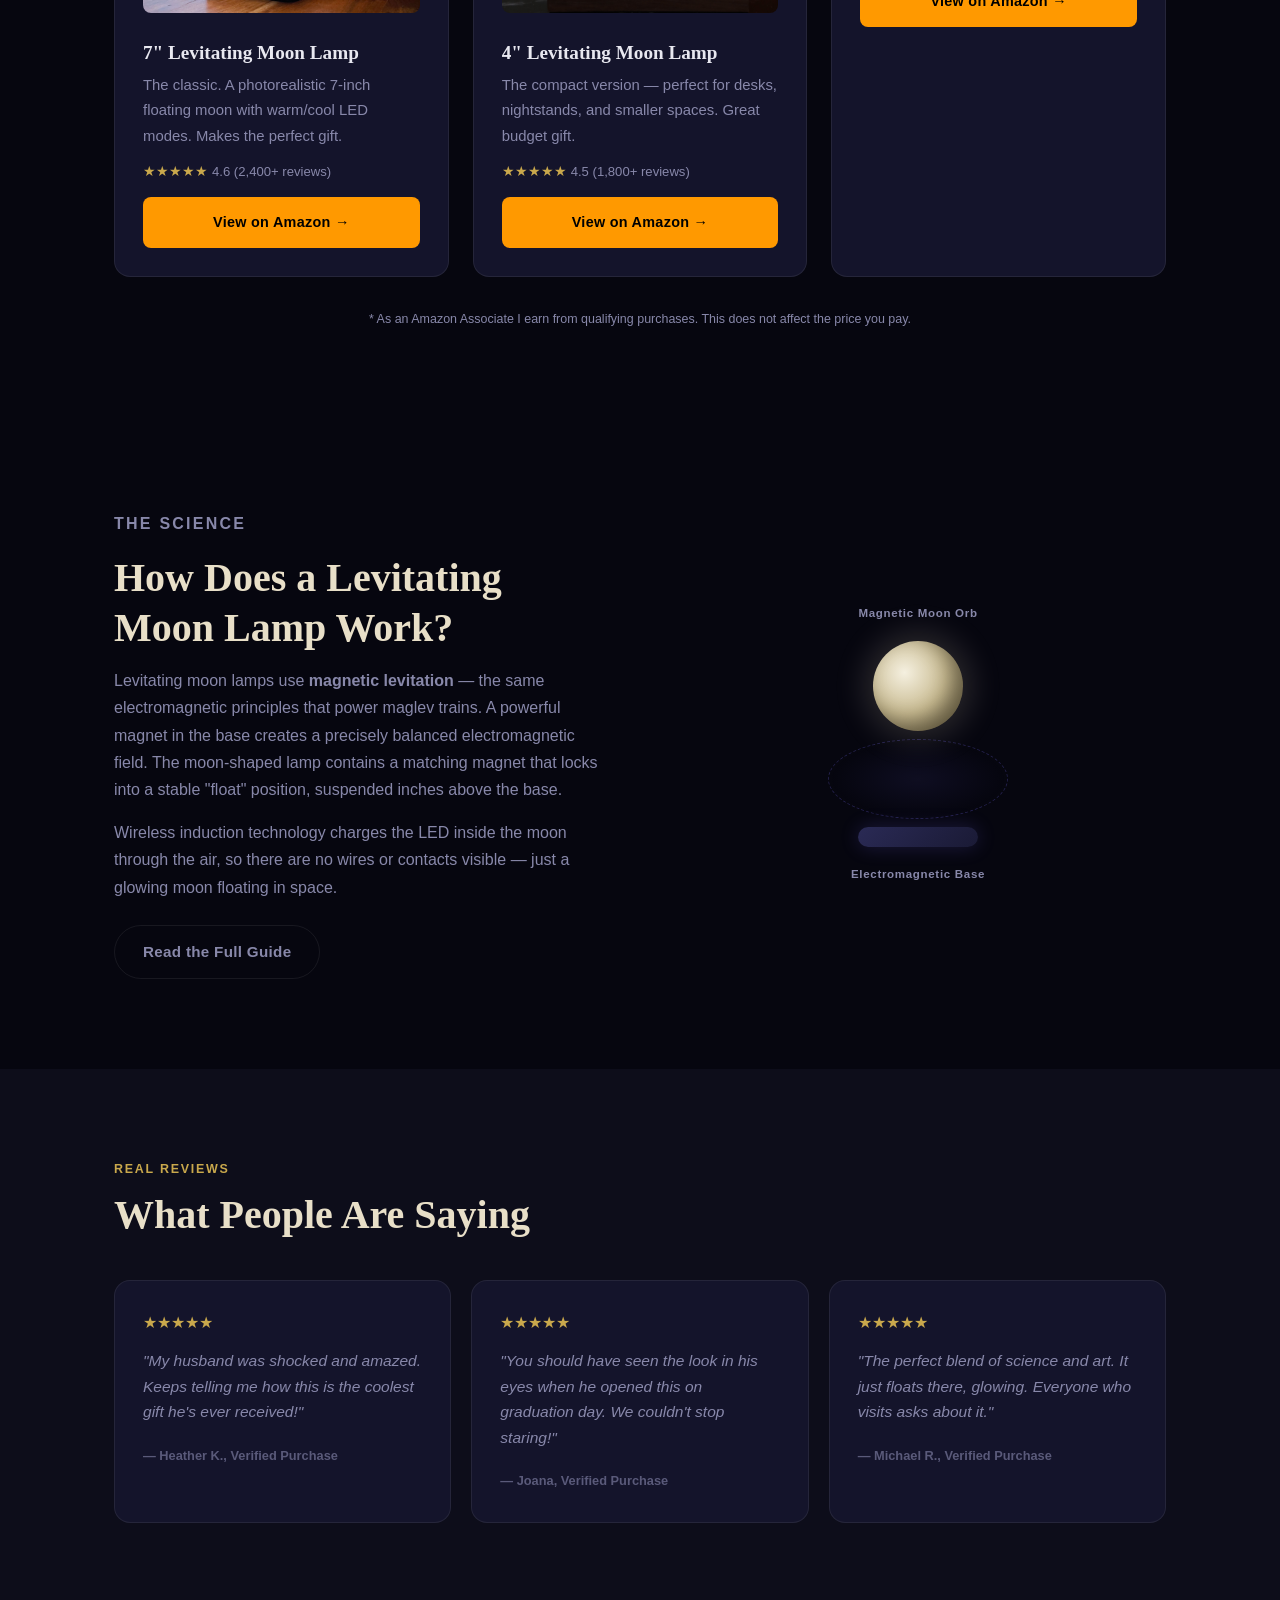
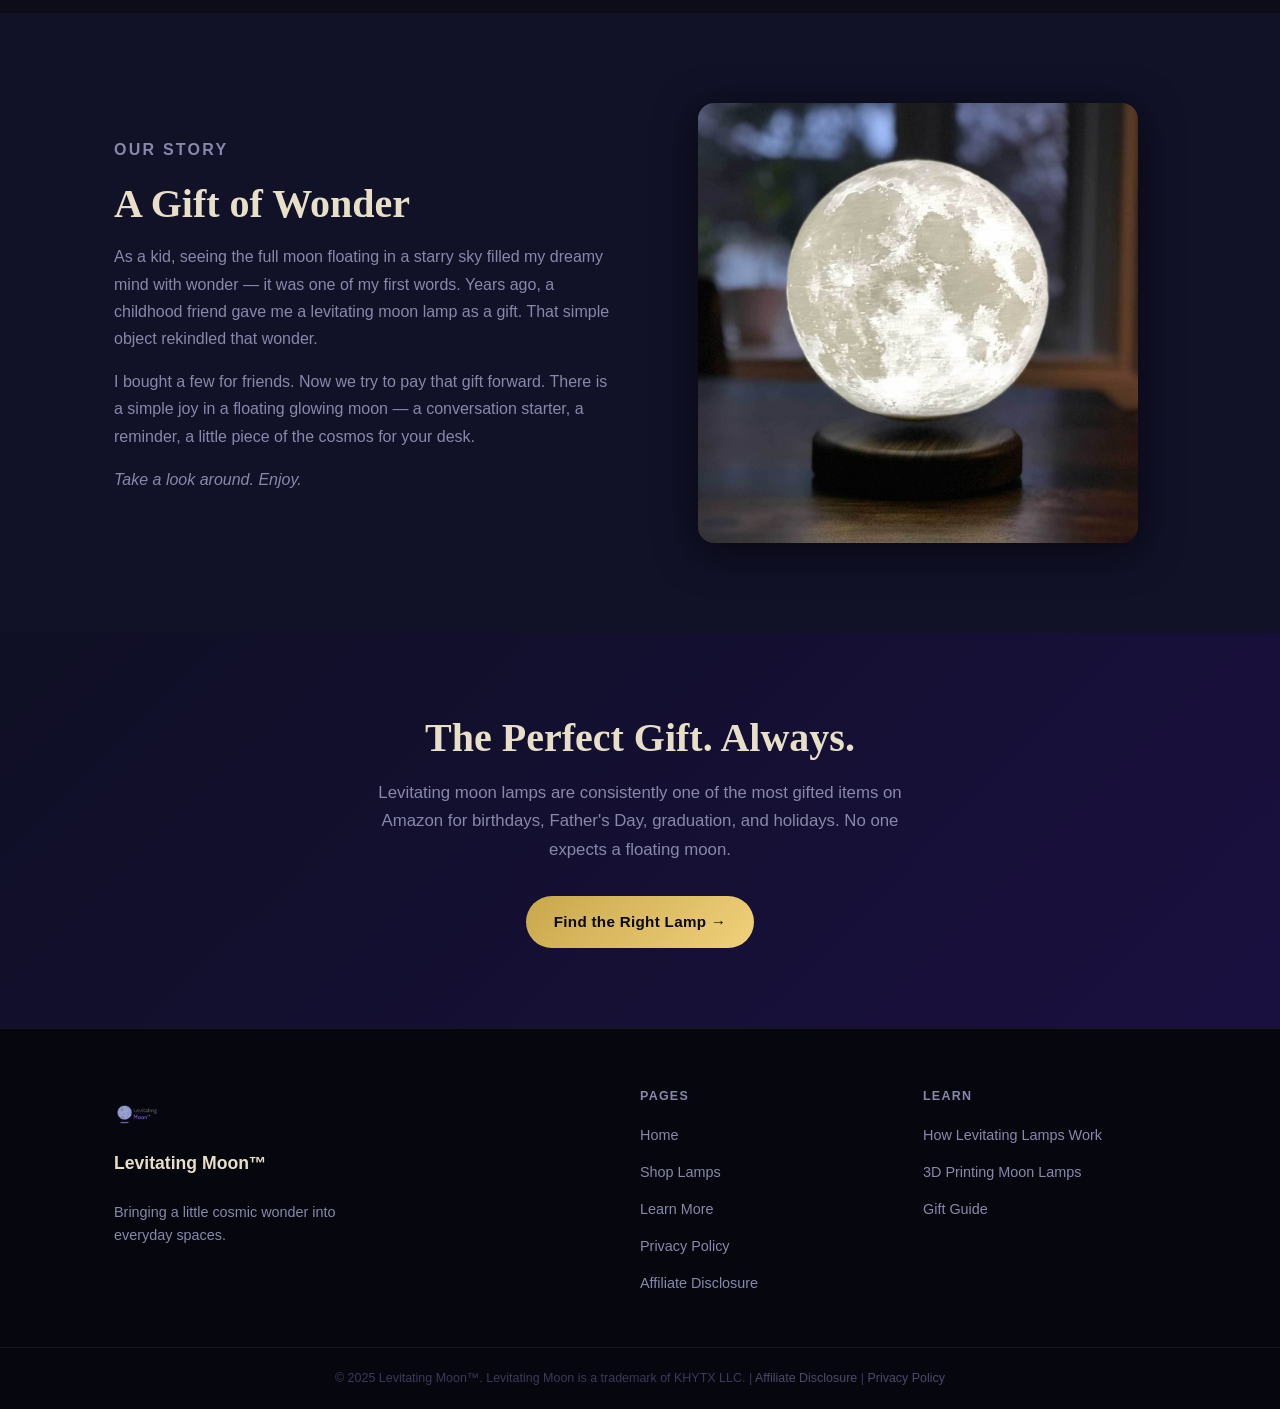
==== commit 69f356b9: "Enhance branding: Enlarge logo to 64px, adjust header spacing to 100px, and apply Firefox compatibil" ====
--- a/index.html
+++ b/index.html
@@ -24,7 +24,7 @@
   <header class="site-header">
     <nav class="nav-inner">
       <a href="/" class="logo">
-        <img src="assets/logo.png" alt="Levitating Moon Logo" class="logo-img" style="height: 32px; width: auto;">
+        <img src="assets/logo.png" alt="Levitating Moon Logo" class="logo-img" width="64" height="64">
         <span class="logo-text">Levitating Moon™</span>
       </a>
       <ul class="nav-links">
@@ -46,7 +46,7 @@
       <a href="blog.html" class="btn btn-ghost">How Does It Work?</a>
     </div>
     <div class="hero-video-wrap">
-      <video autoplay muted loop playsinline class="hero-video">
+      <video autoplay muted loop playsinline class="hero-video" poster="assets/18cm-hero.jpg" width="500" height="500">
         <source src="assets/hero-video.mp4" type="video/mp4">
         Your browser does not support the video tag.
       </video>
@@ -58,10 +58,10 @@
     <div class="container">
       <p class="as-seen-text">As Seen In</p>
       <div class="as-seen-logos">
-        <img src="assets/as-seen-in/cw.avif" alt="CW Logo">
-        <img src="assets/as-seen-in/fox.avif" alt="Fox Logo">
-        <img src="assets/as-seen-in/nbc.avif" alt="NBC Logo">
-        <img src="assets/as-seen-in/yahoo.avif" alt="Yahoo Logo">
+        <img src="assets/as-seen-in/cw.avif" alt="CW Logo" width="120" height="28">
+        <img src="assets/as-seen-in/fox.avif" alt="Fox Logo" width="80" height="28">
+        <img src="assets/as-seen-in/nbc.avif" alt="NBC Logo" width="60" height="28">
+        <img src="assets/as-seen-in/yahoo.avif" alt="Yahoo Logo" width="100" height="28">
       </div>
     </div>
   </section>
@@ -80,7 +80,7 @@
 
         <div class="product-card">
           <div class="product-badge">Best Seller</div>
-          <img src="assets/18cm-hero.jpg" alt="7 inch Levitating Moon Lamp" class="product-img-real">
+          <img src="assets/18cm-hero.jpg" alt="7 inch Levitating Moon Lamp" class="product-img-real" width="300" height="240">
           <div class="product-info">
             <h3>7" Levitating Moon Lamp</h3>
             <p>The classic. A photorealistic 7-inch floating moon with warm/cool LED modes. Makes the perfect gift.</p>
@@ -91,7 +91,7 @@
         </div>
 
         <div class="product-card">
-          <img src="assets/8.5cm-hero.jpg" alt="4 inch Levitating Moon Lamp" class="product-img-real">
+          <img src="assets/8.5cm-hero.jpg" alt="4 inch Levitating Moon Lamp" class="product-img-real" width="300" height="240">
           <div class="product-info">
             <h3>4" Levitating Moon Lamp</h3>
             <p>The compact version — perfect for desks, nightstands, and smaller spaces. Great budget gift.</p>
@@ -101,7 +101,7 @@
         </div>
 
         <div class="product-card">
-          <img src="assets/galaxy-hero.jpg" alt="Levitating Galaxy Lamp" class="product-img-real">
+          <img src="assets/galaxy-hero.jpg" alt="Levitating Galaxy Lamp" class="product-img-real" width="300" height="240">
           <div class="product-info">
             <h3>Levitating Galaxy Lamp</h3>
             <p>A swirling galaxy suspended in mid-air. RGB color modes, remote control. A conversation starter.</p>
@@ -177,7 +177,7 @@
         <p><em>Take a look around. Enjoy.</em></p>
       </div>
       <div class="about-image-wrap">
-        <img src="assets/story-image.jpg" alt="Levitating Moon on Desk" class="about-image">
+        <img src="assets/story-image.jpg" alt="Levitating Moon on Desk" class="about-image" width="440" height="440">
       </div>
     </div>
   </section>
@@ -195,7 +195,7 @@
   <footer class="site-footer">
     <div class="container footer-inner">
       <div class="footer-brand">
-        <span class="logo-icon">🌙</span>
+        <img src="assets/logo.png" alt="Levitating Moon Logo" class="footer-logo" width="48" height="48">
         <span class="logo-text">Levitating Moon™</span>
         <p>Bringing a little cosmic wonder into everyday spaces.</p>
       </div>
--- a/style.css
+++ b/style.css
@@ -56,6 +56,7 @@
   top: 0; left: 0; right: 0;
   z-index: 100;
   background: rgba(6,6,15,0.85);
+  -webkit-backdrop-filter: blur(12px);
   backdrop-filter: blur(12px);
   border-bottom: 1px solid var(--border);
 }
@@ -64,7 +65,7 @@
   max-width: 1100px;
   margin: 0 auto;
   padding: 0 24px;
-  height: 64px;
+  height: 100px;
   display: flex;
   align-items: center;
   justify-content: space-between;
@@ -73,14 +74,17 @@
 .logo {
   display: flex;
   align-items: center;
-  gap: 8px;
-  font-size: 1.1rem;
+  gap: 16px;
+  font-size: 1.5rem;
   font-weight: 700;
   color: var(--moon);
   letter-spacing: 0.01em;
 }
 
-.logo-icon { font-size: 1.4rem; }
+.logo-img {
+  display: block;
+  flex-shrink: 0;
+}
 
 .nav-links {
   list-style: none;
@@ -178,7 +182,7 @@
   justify-content: center;
   position: relative;
   overflow: hidden;
-  padding: 120px 24px 80px;
+  padding: 140px 24px 80px;
 }
 
 .hero-bg {
@@ -612,7 +616,22 @@
   padding-bottom: 40px;
 }
 
-.footer-brand .logo-icon { font-size: 1.6rem; }
+.footer-brand {
+  display: flex;
+  flex-direction: column;
+  gap: 12px;
+}
+
+.footer-logo {
+  display: block;
+  opacity: 0.8;
+  transition: opacity 0.3s;
+}
+
+.footer-logo:hover {
+  opacity: 1;
+}
+
 .footer-brand .logo-text { font-size: 1.1rem; font-weight: 700; color: var(--moon); }
 
 .footer-brand p {
@@ -655,22 +674,20 @@
 /* ===== RESPONSIVE ===== */
 @media (max-width: 900px) {
   .hero { flex-direction: column; text-align: center; gap: 50px; }
-  .hero-moon { margin-left: 0; }
+  .hero-video-wrap { margin-left: 0; }
   .hero-sub { max-width: 100%; }
   .how-grid { grid-template-columns: 1fr; }
   .how-visual { display: none; }
   .about-inner { grid-template-columns: 1fr; }
-  .about-moon-wrap { display: none; }
+  .about-image-wrap { margin-top: 30px; }
   .footer-inner { grid-template-columns: 1fr 1fr; }
   .footer-brand { grid-column: 1 / -1; }
 }
 
 @media (max-width: 600px) {
   .nav-links { display: none; }
-  .hero { padding: 100px 24px 60px; }
+  .hero { padding: 160px 24px 80px; }
   .hero-content .btn + .btn { margin-left: 0; margin-top: 12px; display: block; text-align: center; }
-  .moon-orb { width: 160px; height: 160px; }
-  .moon-base { width: 180px; }
   .section { padding: 60px 0; }
   .footer-inner { grid-template-columns: 1fr; }
 }
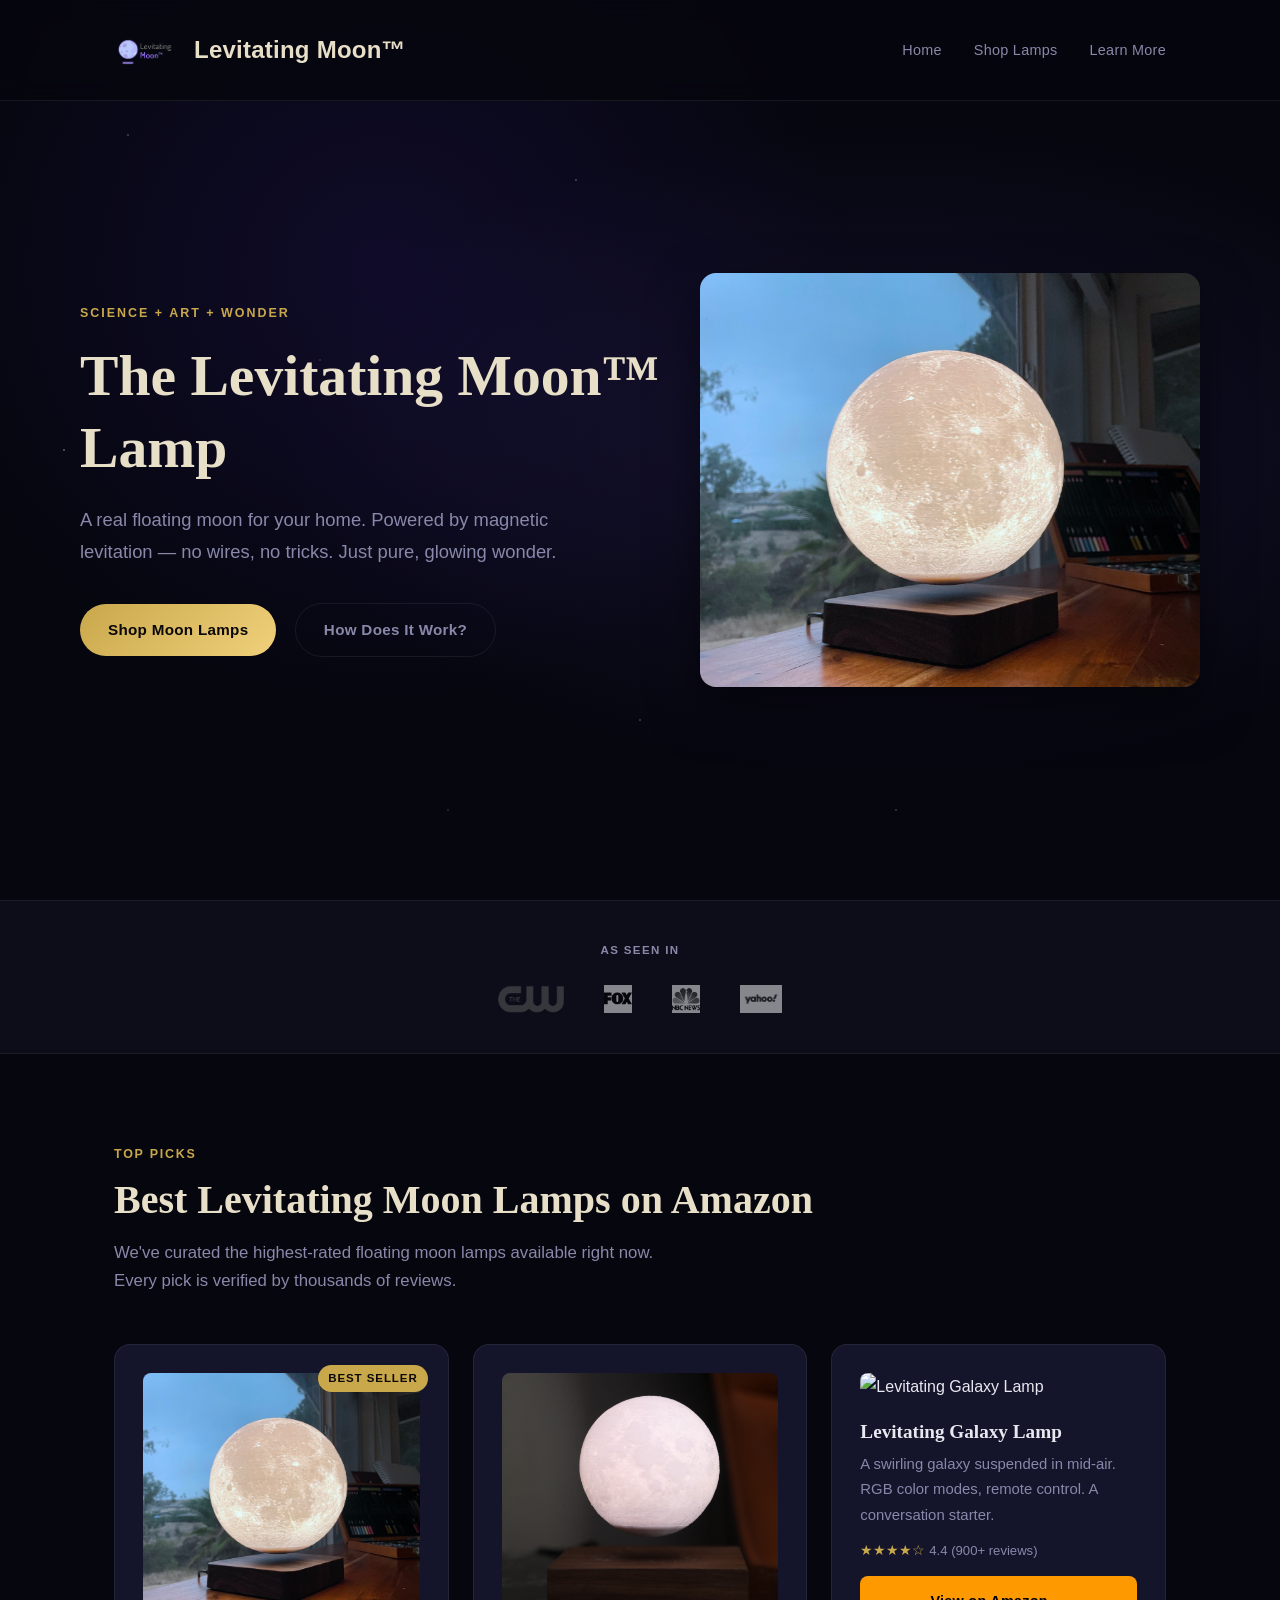
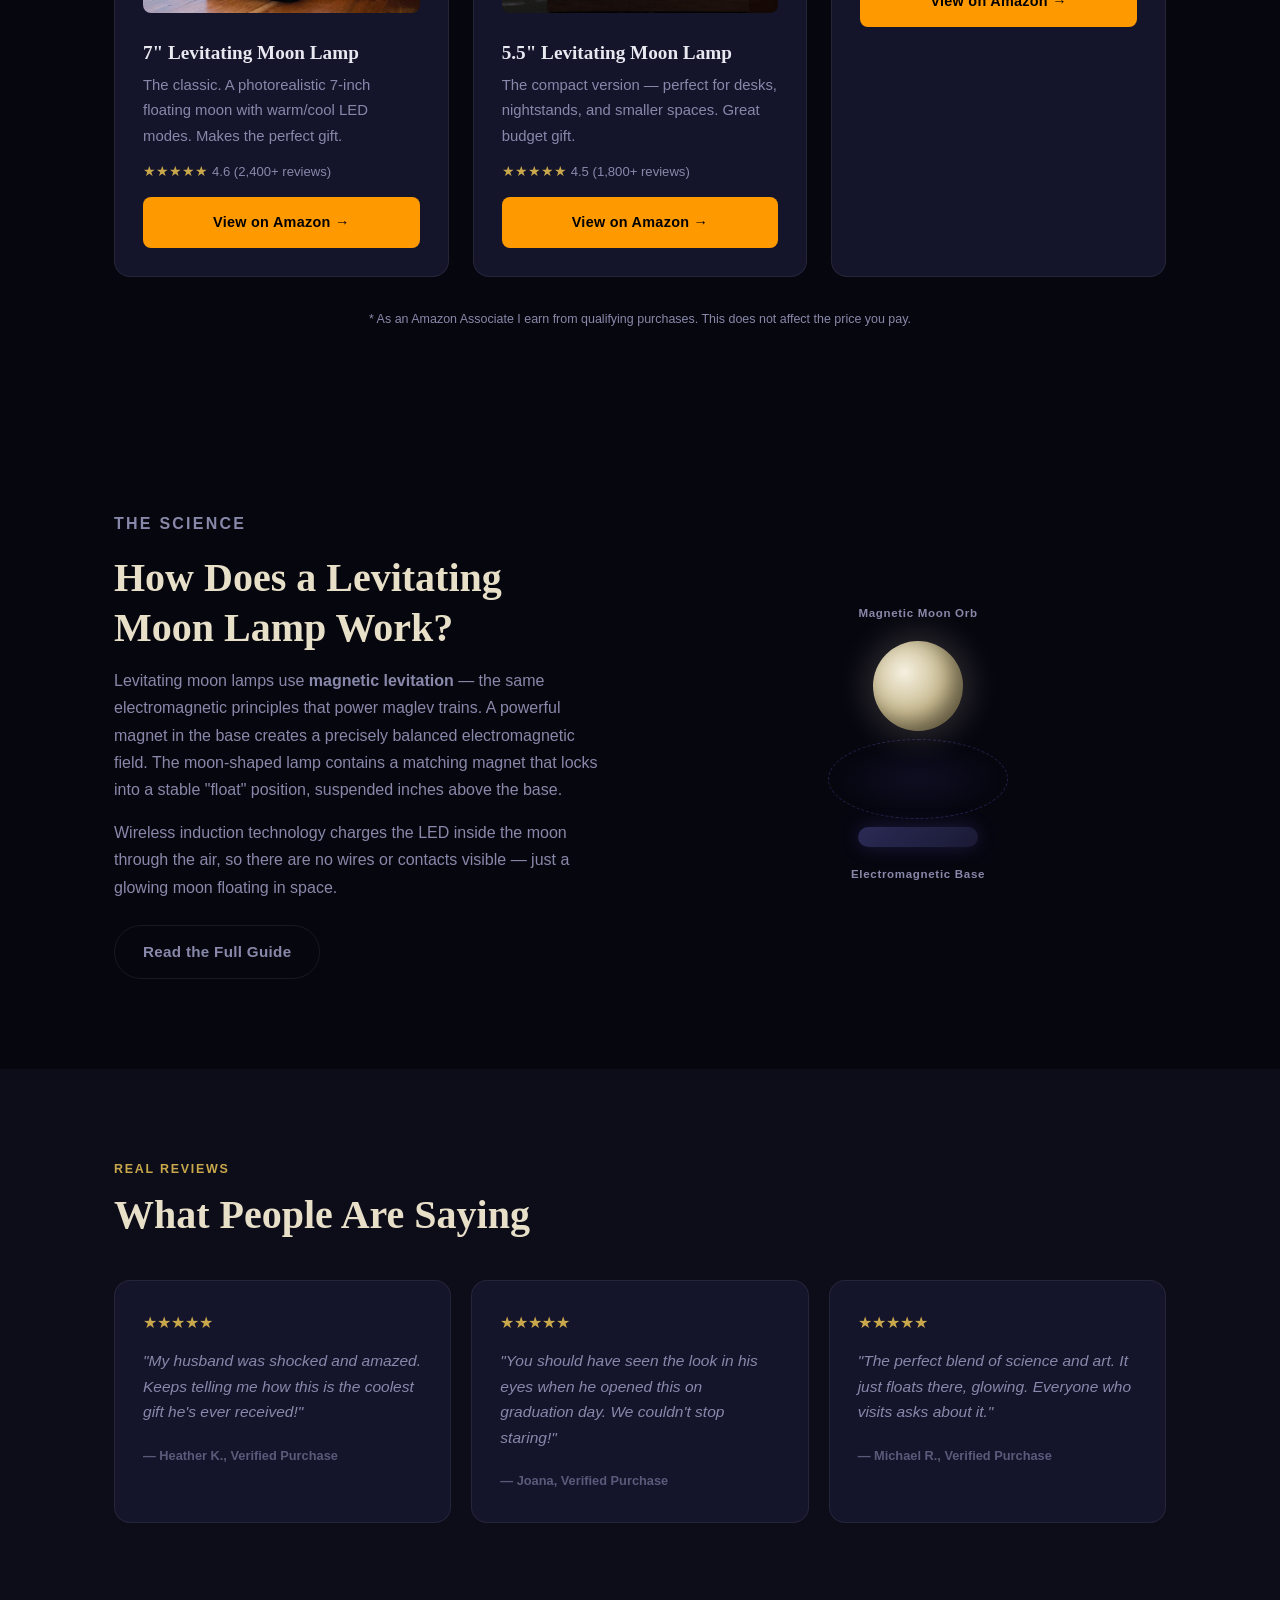
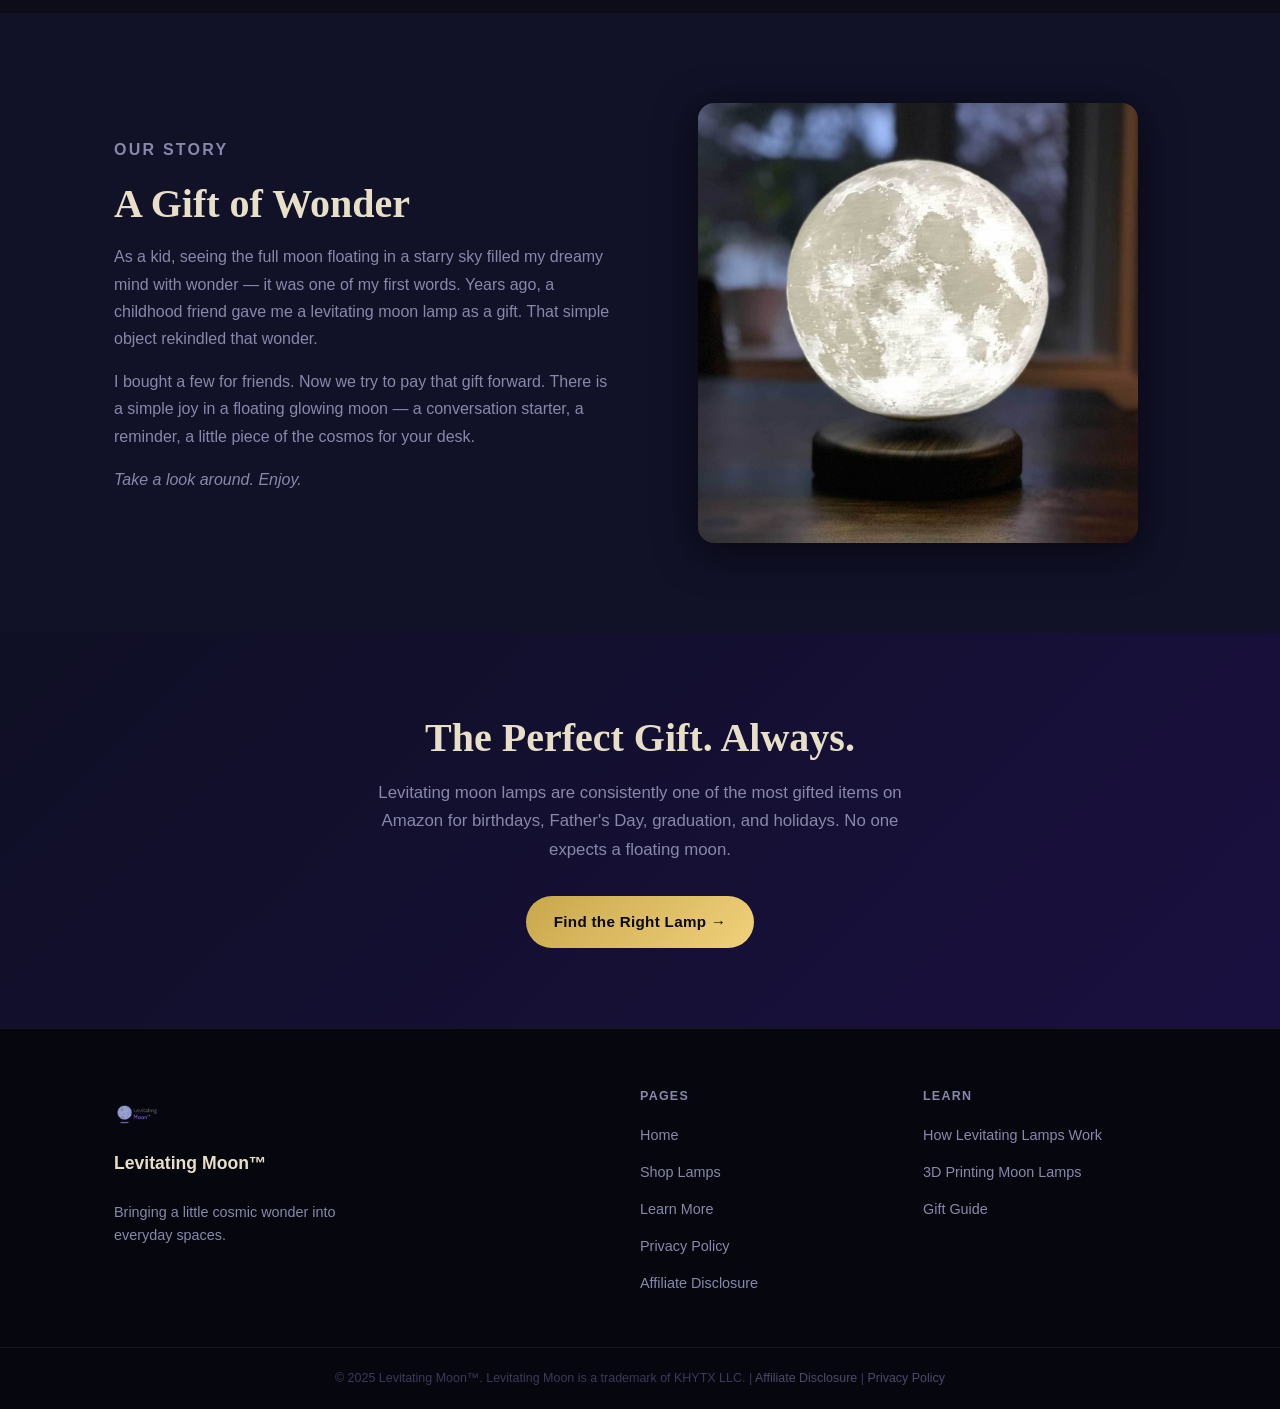
==== commit df4c64b5: "Update product specifications: Corrected 4" lamp to 5.5" (14cm) across the site" ====
--- a/index.html
+++ b/index.html
@@ -91,12 +91,12 @@
         </div>
 
         <div class="product-card">
-          <img src="assets/8.5cm-hero.jpg" alt="4 inch Levitating Moon Lamp" class="product-img-real" width="300" height="240">
+          <img src="assets/8.5cm-hero.jpg" alt="5.5 inch Levitating Moon Lamp" class="product-img-real" width="300" height="240">
           <div class="product-info">
-            <h3>4" Levitating Moon Lamp</h3>
+            <h3>5.5" Levitating Moon Lamp</h3>
             <p>The compact version — perfect for desks, nightstands, and smaller spaces. Great budget gift.</p>
             <div class="product-stars">★★★★★ <span>4.5 (1,800+ reviews)</span></div>
-            <a href="https://www.amazon.com/s?k=4+inch+levitating+moon+lamp&tag=levitatingm07-20" target="_blank" rel="noopener sponsored" class="btn btn-amazon">View on Amazon →</a>
+            <a href="https://www.amazon.com/s?k=5.5+inch+levitating+moon+lamp&tag=levitatingm07-20" target="_blank" rel="noopener sponsored" class="btn btn-amazon">View on Amazon →</a>
           </div>
         </div>
 
